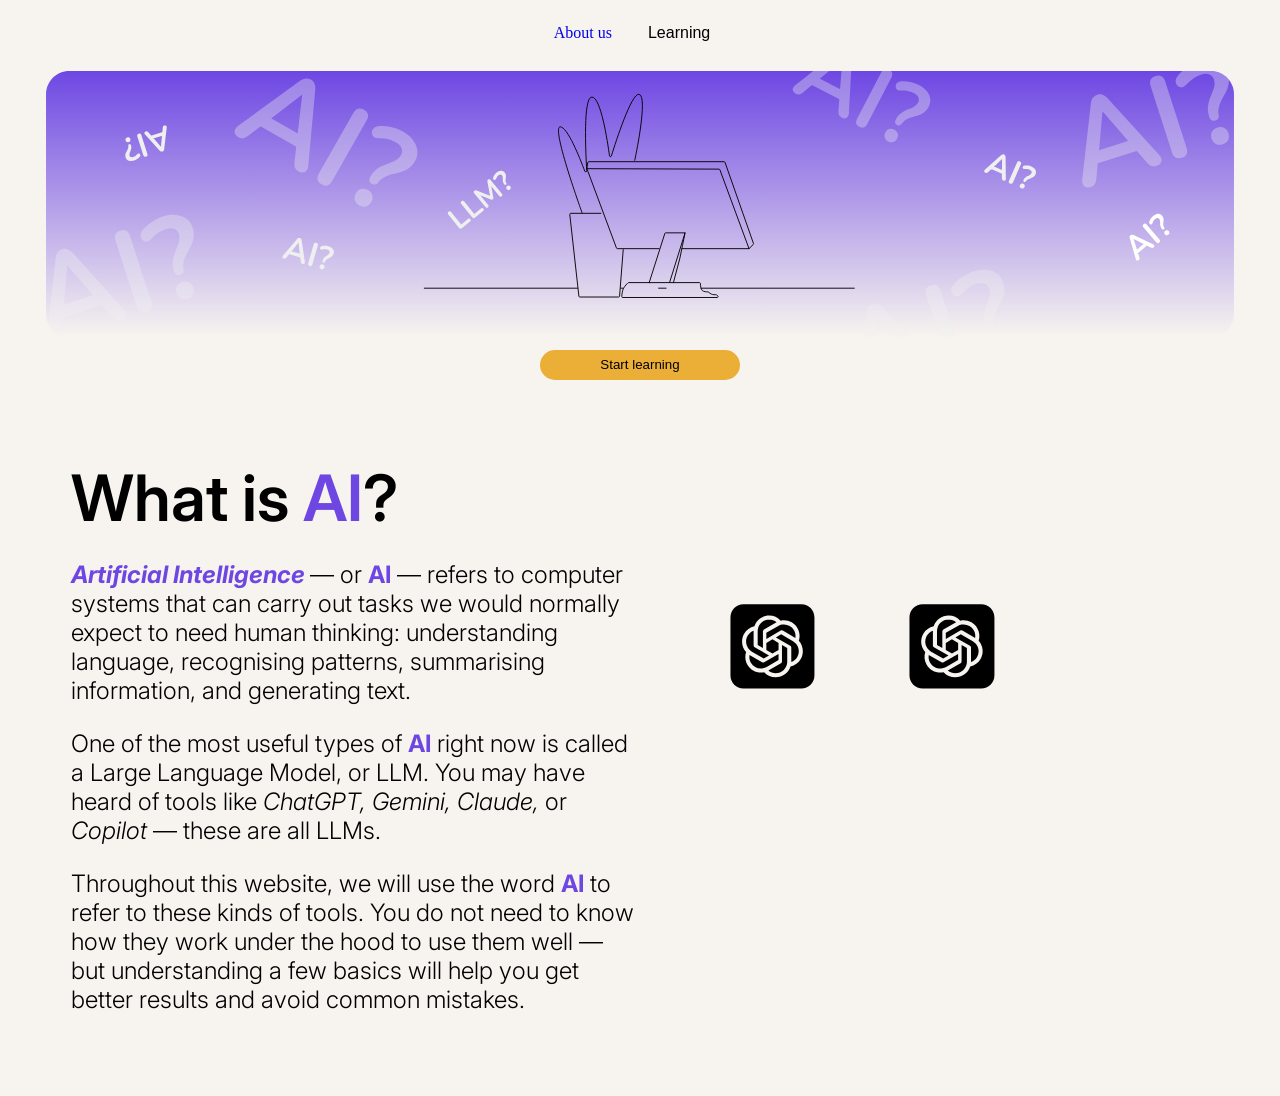
==== index.html @ 322db676 "added some text and images" ====
<!DOCTYPE html>
<html lang="en">
<head>
    <meta charset="UTF-8">
    <meta name="viewport" content="width=device-width, initial-scale=1.0">
    <title>AI guidance</title>
    <link rel="stylesheet" href="style.css">
    <link rel="preconnect" href="https://fonts.googleapis.com">
    <link rel="preconnect" href="https://fonts.gstatic.com" crossorigin>
    <link href="https://fonts.googleapis.com/css2?family=Inter+Tight:ital,wght@0,100..900;1,100..900&family=Inter:ital,opsz,wght@0,14..32,100..900;1,14..32,100..900&display=swap" rel="stylesheet">
</head>



<body>

    
        <header>

            <button class="burger-menu" id="burger-menu">
                <span></span>
                <span></span>
            </button>

            <a href="#" class="logo"><!-- LOGO img goes here --></a>

            <nav class="nav" id="nav">
                <a href="#">About us</a><!-- add link to about us page -->

                <div class="dropdown">
                    <button class="dropdown-button">Learning</button>
                    <div class="dropdown-content">
                        <a href="#">link 1</a>
                        <a href="#">link 2</a>
                        <a href="#">link 3</a>
                    </div>
                </div>

            </nav>
        </header>

        <div class="intro-img">
            <img src="imgs/intro-img.svg">
        </div>
        <!-- <section class="row one-column">
            
        </section> -->

        <!-- <div class="container"> -->
        <section class="row one-column">
            <div class="start-learning-section">
                <button class="start-learning">Start learning</button>
            </div>
        </section>
        <section class="row two-columns">
            <div class="what-is-ai-section">
                <p class="card-heading">What is <span style="color:#6E47E3">AI</span>?</p><break></break>
                <p class="paragraph-section"><span style="color:#6E47E3; font-weight: 700; font-style: italic;">Artificial Intelligence </span>— or <span style="color:#6E47E3; font-weight: 700;">AI</span> — refers to computer systems that can carry out tasks we would normally expect to need human thinking: understanding language, recognising patterns, summarising information, and generating text.</p> <break></break>

                    <p class="paragraph-section">One of the most useful types of <span style="color:#6E47E3; font-weight: 700;">AI</span> right now is called a Large Language Model, or LLM. You may have heard of tools like <span style="font-style: italic;">ChatGPT, Gemini, Claude,</span> or <span style="font-style: italic;">Copilot</span> — these are all LLMs.</p><break></break>

                    <p class="paragraph-section">Throughout this website, we will use the word <span style="color:#6E47E3;font-weight: 700;">AI</span> to refer to these kinds of tools. You do not need to know how they work under the hood to use them well — but understanding a few basics will help you get better results and avoid common mistakes.</p>
            </div>
            <div class="ai-examples-section">
                <img src="imgs/chatgpt-logo.svg">
                <img src="imgs/chatgpt-logo.svg">
            </div>
        </section> 


        <!-- </div>  -->
</body>
</html>
---- style.css ----
/* body {margin: 0;} */

/* 
.container {
    max-width: 1200px;
    margin: 0 auto;
}

.burger-menu {
  display: flex;
  flex-direction: column;
  gap: 5px;

  background: none;
  border: none;
  cursor: pointer;
}

.burger-menu span {
    display: block;
    width: 24px;
    height: 1px;
    gap: 5px;
    background: black;
    border-radius: 5px;
}

.nav {display: none;}

.nav.active {display: inline;}

.dropdown-content {
    display: none;
    position: absolute;
    background-color: #f1f1f1;
    min-width: 160px;
    border-radius: 5px; */
    /* z-index: 1; */
/* }

.dropdown:hover .dropdown-content {display: flex; flex-direction: column;}

.intro-img img{
        display: none;
    }

    .intro-img {
        width: 100%;
        padding: 0 3%;
        box-sizing: border-box;
    } */

/*home page*/
/* .cards {
    display: grid;
    grid-template-columns: 1fr;
} */

/* @media (min-width: 768px) {

    .intro-img img{
        display: block;
        width: 100%;
    }

    .intro-img {
        width: 100%;
        padding: 0 3%;
        box-sizing: border-box;
    }

}

@media (min-width: 900px) {

    .row {
        display: grid;
        gap: 20px;
        margin-bottom: 20px;
    }

    .one-column {
        grid-template-columns: 1fr;
        display: flex;
        justify-content: center;
    }   


    .two-columns {
        grid-template-columns: 1fr 1fr;
    }

    .burger-menu span {
        display: none;
    }

    .nav {
        display: flex;
        justify-content: center;
        gap: 20px;
        align-items: center;
        justify-self: center;
    }
    .intro-img img{
        /* display: block; */
        /* justify-content: center;
        max-width: 100%;
        height:auto; */
        /* width: 100%;
        display: block;
    }

    .intro-img {
        width: 100%;
        padding: 0 3%;
        box-sizing: border-box;
    }

    .header {
        display: grid;
        grid-template-columns: auto 1fr auto;
        align-items: center;
        padding: 10px 20px;
    }

    .nav a{
    text-decoration: none;
    }

    .dropdown-button {
        background-color: white;
        color:black;
        font-size: 16px;
        padding: 16px;
        border: none;
    }

    .dropdown {
        position: relative;
        display: inline-block;
    }

    .dropdown-content a {
        color:black;
        padding: 12px 16px;
        text-align: none;
        display: block;
    }
} */

html, body{
    background-color: #F7F4EF;
}

.burger-menu {
  display: flex;
  flex-direction: column;
  gap: 5px;
  padding: 1%;

  background: none;
  border: none;
  cursor: pointer;
}

.burger-menu span {
    display: block;
    width: 24px;
    height: 1px;
    gap: 5px;
    background: black;
    border-radius: 5px;
}

.nav {display: none;}
.nav.active {display: inline;}

.dropdown-content {
    display: none;
    position: absolute;
    background-color: #f1f1f1;
    min-width: 160px;
    border-radius: 5px; 
    /* z-index: 1; */
}

.dropdown:hover .dropdown-content {display: flex; flex-direction: column;}

.intro-img img {
    display: none;
}

.row {
    display: grid;
        /* gap: 20px; */
}

.two-columns {
    grid-template-columns: 1fr;
    padding: 4% 5%;
}

.one-column {
    grid-template-columns: 1fr;
    display: flex;
    justify-content: center;
}

.start-learning {
    background-color: #EBAF38;
    border-radius: 25px;
    width: 200px;
    height: 30px;
    border: 0;
}

.card-heading {font-family: Inter;}

.paragraph-section {font-family: Inter;}

@media (min-width: 480px) {

    .intro-img img {
        width: 100%;
        display: block;
    }

    .intro-img {
        width: 100%;
        padding: 1% 3%;
        box-sizing: border-box;
    }    

}

@media (min-width: 900px) {

    .burger-menu {
        display: none;
    }

    .dropdown-button {
        background-color: transparent;
        color:black;
        font-size: 16px;
        padding: 16px;
        border: none;
    }

    .two-columns {
        grid-template-columns: 1fr 1fr;
    }

    .nav {
    display: flex;
    justify-content: center;
    gap: 20px;
    align-items: center;
    justify-self: center;
    }

    .nav a{
        text-decoration: none;
    }

    .intro-img img{
        width: 100%;
        display: block;
}

    .intro-img {
        width: 100%;
        padding: 1% 3%;
        box-sizing: border-box;
    } 

    .card-heading {
        font-size: 64px;
        font-weight: 600;
        margin: 5% 0 0 0;
    }

    .paragraph-section {
        font-size: 24px;;
        font-weight: 300;
    }
/* 
    .ai-examples-section {
        display: flex;
        justify-content: center;
    } */
    .ai-examples-section img{
        width: 15%;
        height: 15%;
        padding: 30% 0 0 90px;
        /* justify-content: center; */
    }

}
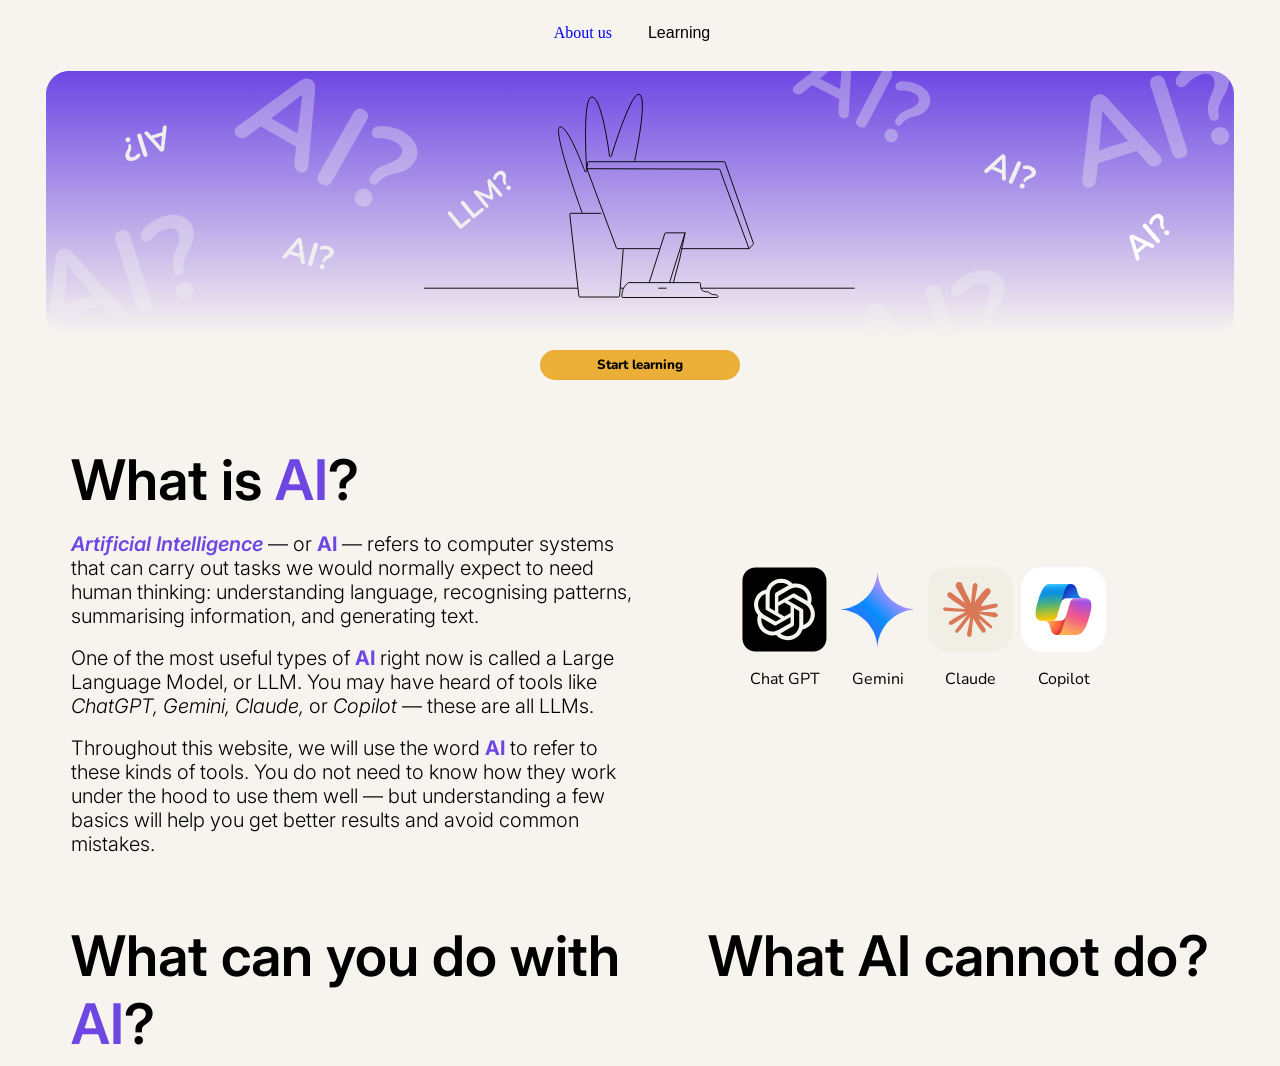
==== commit 3c3a48ac: "added images and sections on the main page" ====
--- a/index.html
+++ b/index.html
@@ -8,6 +8,7 @@
     <link rel="preconnect" href="https://fonts.googleapis.com">
     <link rel="preconnect" href="https://fonts.gstatic.com" crossorigin>
     <link href="https://fonts.googleapis.com/css2?family=Inter+Tight:ital,wght@0,100..900;1,100..900&family=Inter:ital,opsz,wght@0,14..32,100..900;1,14..32,100..900&display=swap" rel="stylesheet">
+    <link href="https://fonts.googleapis.com/css2?family=Nunito:ital,wght@0,200..1000;1,200..1000&display=swap" rel="stylesheet">
 </head>
 
 
@@ -54,18 +55,41 @@
         </section>
         <section class="row two-columns">
             <div class="what-is-ai-section">
-                <p class="card-heading">What is <span style="color:#6E47E3">AI</span>?</p><break></break>
-                <p class="paragraph-section"><span style="color:#6E47E3; font-weight: 700; font-style: italic;">Artificial Intelligence </span>— or <span style="color:#6E47E3; font-weight: 700;">AI</span> — refers to computer systems that can carry out tasks we would normally expect to need human thinking: understanding language, recognising patterns, summarising information, and generating text.</p> <break></break>
+                <p class="card-heading">What is <span style="color:#6E47E3">AI</span>?</p><br>
+                <p class="paragraph-section"><span style="color:#6E47E3; font-weight: 600; font-style: italic;">Artificial Intelligence </span>— or <span style="color:#6E47E3; font-weight: 700;">AI</span> — refers to computer systems that can carry out tasks we would normally expect to need human thinking: understanding language, recognising patterns, summarising information, and generating text.</p> <br>
 
-                    <p class="paragraph-section">One of the most useful types of <span style="color:#6E47E3; font-weight: 700;">AI</span> right now is called a Large Language Model, or LLM. You may have heard of tools like <span style="font-style: italic;">ChatGPT, Gemini, Claude,</span> or <span style="font-style: italic;">Copilot</span> — these are all LLMs.</p><break></break>
+                    <p class="paragraph-section">One of the most useful types of <span style="color:#6E47E3; font-weight: 700;">AI</span> right now is called a Large Language Model, or LLM. You may have heard of tools like <span style="font-style: italic;">ChatGPT, Gemini, Claude,</span> or <span style="font-style: italic;">Copilot</span> — these are all LLMs.</p><br>
 
                     <p class="paragraph-section">Throughout this website, we will use the word <span style="color:#6E47E3;font-weight: 700;">AI</span> to refer to these kinds of tools. You do not need to know how they work under the hood to use them well — but understanding a few basics will help you get better results and avoid common mistakes.</p>
             </div>
             <div class="ai-examples-section">
-                <img src="imgs/chatgpt-logo.svg">
-                <img src="imgs/chatgpt-logo.svg">
+                <div class="ai-example">
+                    <img src="imgs/chatgpt-logo.svg">
+                    <p>Chat GPT</p>
+                </div>
+                <div class="ai-example">
+                    <img src="imgs/gemini-logo.svg">
+                    <p>Gemini</p>
+                </div>
+                <div class="ai-example">
+                    <img src="imgs/claude-logo.svg">
+                    <p>Claude</p>
+                </div>
+                <div class="ai-example">
+                    <img src="imgs/copilot-logo.svg">
+                    <p>Copilot</p>
+                </div>
             </div>
         </section> 
+
+        <section class="row two-columns">
+            <div class="what-you-can-do-with-ai-section">
+                <p class="card-heading">What can you do with <span style="color: #6E47E3;">AI</span>?</p>
+            </div>
+            <div class="what-ai-cannot-do-section">
+                <p class="card-heading-right">What AI cannot do?</p>
+            </div>
+        </section>
 
 
         <!-- </div>  -->
--- a/style.css
+++ b/style.css
@@ -1,4 +1,7 @@
 /* body {margin: 0;} */
+*{
+    box-sizing: border-box;
+}
 
 /* 
 .container {
@@ -192,12 +195,12 @@
 
 .row {
     display: grid;
-        /* gap: 20px; */
+    /* gap: 10px; */
 }
 
 .two-columns {
     grid-template-columns: 1fr;
-    padding: 4% 5%;
+    padding: 3% 5% 0 5%;
 }
 
 .one-column {
@@ -212,12 +215,50 @@
     width: 200px;
     height: 30px;
     border: 0;
-}
-
-.card-heading {font-family: Inter;}
+    font-family: Nunito;
+    font-weight: 800;
+}
+
+.ai-example {font-family: Nunito;}
 
 .paragraph-section {font-family: Inter;}
 
+.card-heading {
+    font-size: 42px;
+    font-weight: 600;
+    margin: 5% 0 0 0;
+    font-family: Inter;
+}
+
+.card-heading-right {
+    font-size: 42px;
+    font-weight: 600;
+    margin: 5% 0 0 0;
+    font-family: Inter;
+    text-align: right;
+}
+
+
+    .ai-examples-section {
+        display: flex;
+        justify-content: center;
+        align-items: center;
+        flex-wrap: wrap;
+        gap: 10px;
+     }
+
+   .ai-example {
+    text-align: center;
+    width: 65px;
+    font-size: 12px;
+   }
+
+   .ai-example img {
+        width: 100%;
+        display: block;
+   }
+
+
 @media (min-width: 480px) {
 
     .intro-img img {
@@ -231,6 +272,24 @@
         box-sizing: border-box;
     }    
 
+     two-columns {
+        grid-template-columns: 1fr 1fr;
+    }
+
+    .ai-examples-section {
+        display: flex;
+        justify-content: center;
+        align-items: center;
+        flex-wrap: wrap;
+        gap: 40px;
+        /* flex-direction: column; */
+    }
+
+    .ai-example {
+        text-align: center;
+        width: 70px;
+        font-size: 16px;
+   }
 }
 
 @media (min-width: 900px) {
@@ -275,26 +334,57 @@
     } 
 
     .card-heading {
-        font-size: 64px;
+        font-size: 56px;
         font-weight: 600;
         margin: 5% 0 0 0;
     }
 
+    .card-heading-right {
+        font-size: 56px;
+        font-weight: 600;
+        margin: 5% 0 0 0;
+        text-align: right;
+    }
+
     .paragraph-section {
-        font-size: 24px;;
+        font-size: 20px;;
         font-weight: 300;
-    }
+        margin: 0;
+    }
+
+ 
 /* 
     .ai-examples-section {
         display: flex;
         justify-content: center;
     } */
-    .ai-examples-section img{
-        width: 15%;
-        height: 15%;
-        padding: 30% 0 0 90px;
-        /* justify-content: center; */
-    }
-
+    .ai-examples-section {
+        display: flex;
+        justify-content: center;
+        align-items: center;
+        flex-wrap: wrap;
+        gap: 8px;
+        /* flex-direction: column; */
+     }
+
+        /* .ai-examples-section {
+        display: grid;
+        grid-template-columns: 1fr 1fr;
+        text-align: center;
+        justify-items: center;
+     } */
+
+   .ai-example {
+    text-align: center;
+    width: 85px;
+    font-size:16px;
+    font-weight: 400;
+    /* padding-top: 60px; */
+   }
+
+   .ai-example img {
+        width: 100%;
+        display: block;
+   }
 }
     
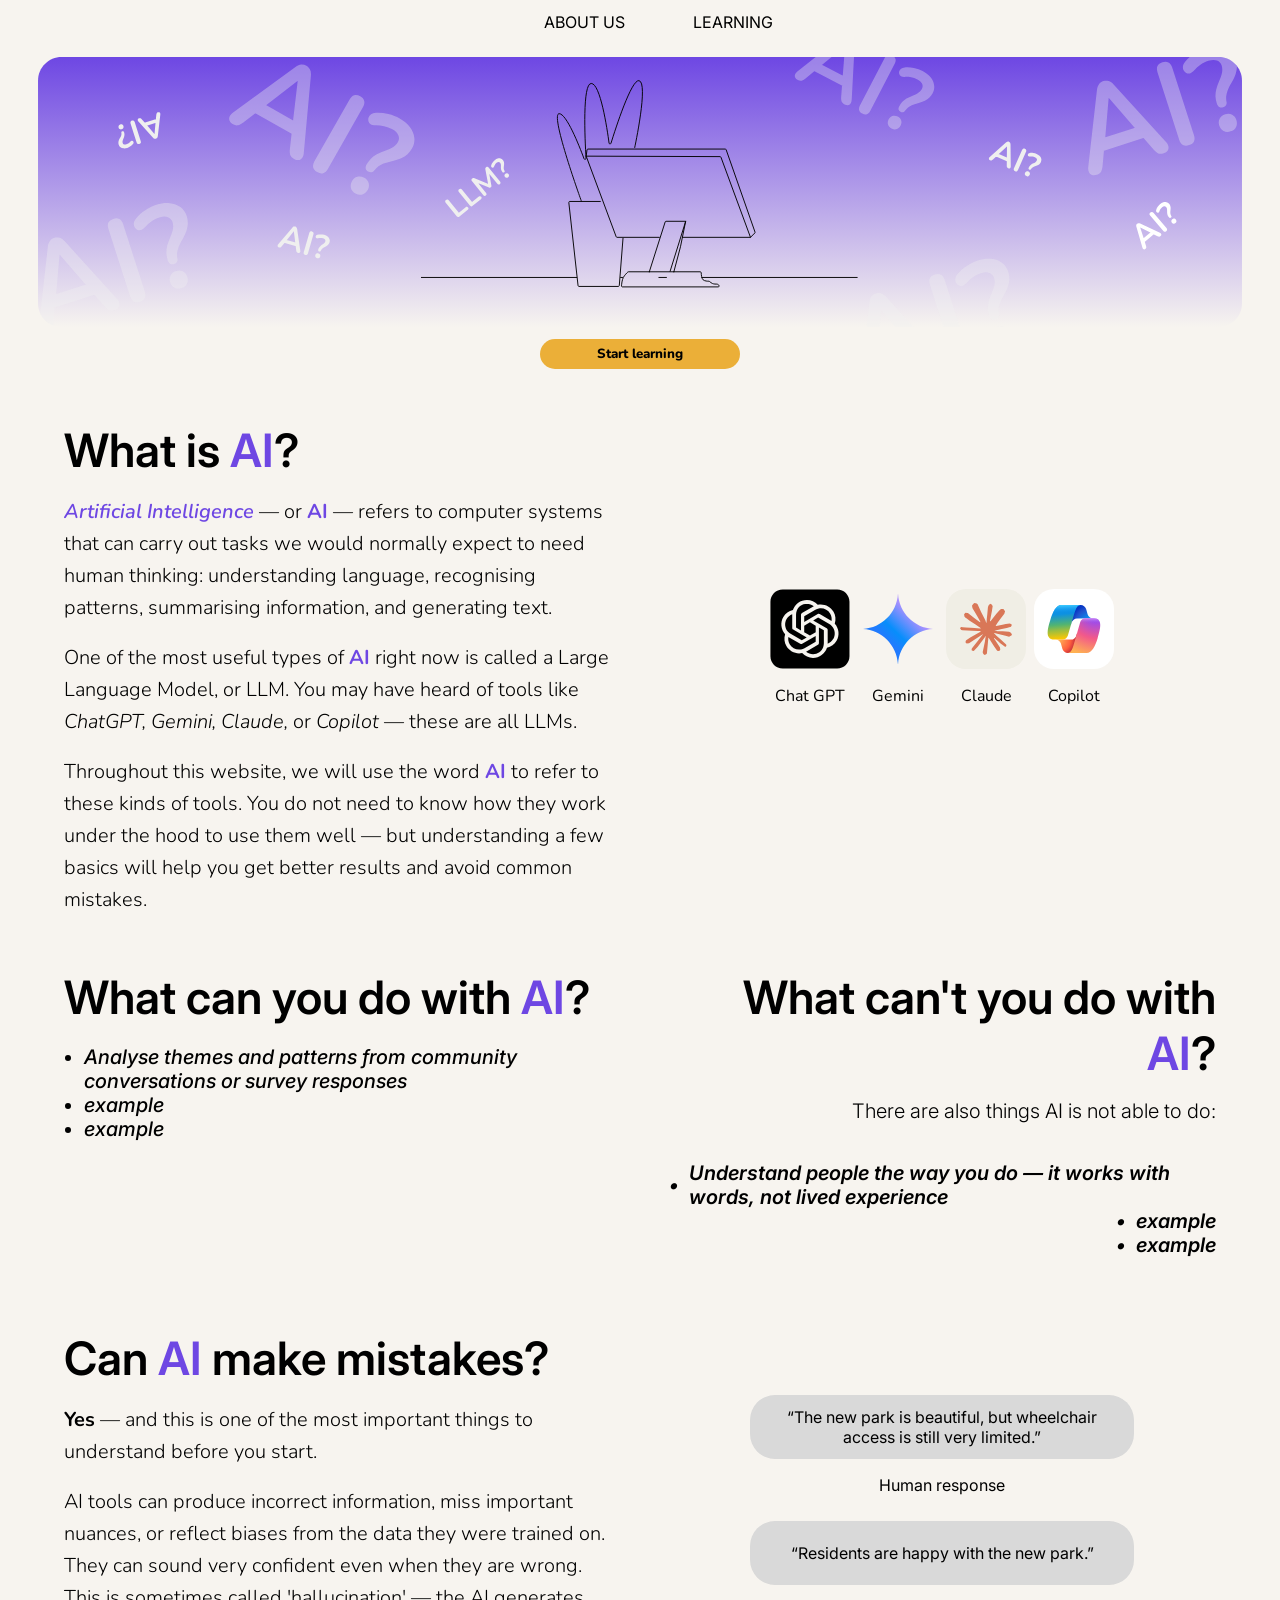
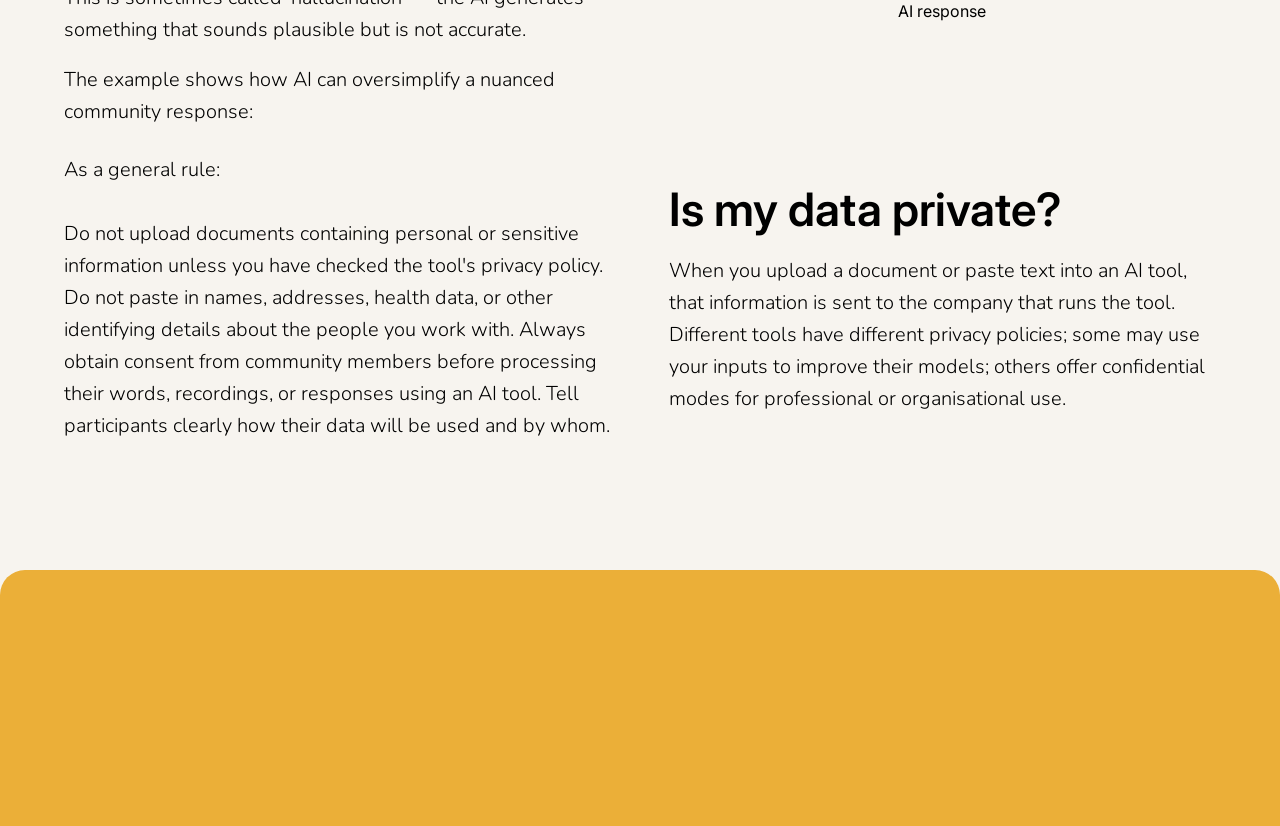
==== commit 9b775acf: "changes" ====
--- a/index.html
+++ b/index.html
@@ -26,18 +26,18 @@
             <a href="#" class="logo"><!-- LOGO img goes here --></a>
 
             <nav class="nav" id="nav">
-                <a href="#">About us</a><!-- add link to about us page -->
+                <a class="about-us-link" href="aboutus.html">ABOUT US</a><!-- add link to about us page -->
 
                 <div class="dropdown">
-                    <button class="dropdown-button">Learning</button>
+                    <a class="dropdown-button" style="font-family: Inter;">LEARNING</a>
                     <div class="dropdown-content">
-                        <a href="#">link 1</a>
-                        <a href="#">link 2</a>
-                        <a href="#">link 3</a>
+                        <a href="#">How can you gather information?</a>
+                        <a href="#">What can you do with AI?</a>
+                        <a href="#">Ethics & Reporting</a>
                     </div>
                 </div>
-
             </nav>
+            <!-- <hr> -->
         </header>
 
         <div class="intro-img">
@@ -85,11 +85,67 @@
         <section class="row two-columns">
             <div class="what-you-can-do-with-ai-section">
                 <p class="card-heading">What can you do with <span style="color: #6E47E3;">AI</span>?</p>
+                <ul class="list">
+                    <li>Analyse themes and patterns from community conversations or survey responses</li>
+                    <li>example</li>
+                    <li>example</li>
+                </ul>
             </div>
             <div class="what-ai-cannot-do-section">
-                <p class="card-heading-right">What AI cannot do?</p>
+                <p class="card-heading-right">What can't you do with <span style="color:#6E47E3">AI</span>?</p><br>
+                <p class="paragraph-section-right">There are also things AI is not able to do:</p><br>
+                <ul class="list-right">
+                    <li>Understand people the way you do — it works with words, not lived experience</li>
+                    <li>example</li>
+                    <li>example</li>
+                </ul>
             </div>
         </section>
+
+        <section class="row two-columns">
+            <div class="can-ai-make-mistakes-left">
+                <p class="card-heading">Can <span style="color: #6E47E3;">AI</span> make mistakes?</p><br>
+                <p class="paragraph-section"><span style="font-weight: bold;">Yes</span> — and this is one of the most important things to understand before you start.</p><br>
+                <p class="paragraph-section">AI tools can produce incorrect information, miss important nuances, or reflect biases from the data they were trained on. They can sound very confident even when they are wrong. This is sometimes called 'hallucination' — the AI generates something that sounds plausible but is not accurate.</p><br>
+                <p class="paragraph-section">The example shows how AI can oversimplify a nuanced community response:</p>
+            </div>
+            <div class="can-ai-make-mistakes-right">
+                <div class="mistake-examples-section">
+                <div class="mistake-examples mistake-example1">“The new park is beautiful, but wheelchair access is still very limited.”</div>
+                <p>Human response</p>
+                </div>
+                <div>
+                <div class="mistake-examples mistake-example2">“Residents are happy with the new park.”</div>
+                <p>AI response</p>
+                </div>
+            </div>
+        </section>
+
+        <section class="row two-columns">
+            <div class="is-my-data-private-left">
+                <p class="paragraph-section">As a general rule:<br><br>
+                    Do not upload documents containing personal or sensitive information unless you have checked the tool's privacy policy. 
+
+                    Do not paste in names, addresses, health data, or other identifying details about the people you work with. 
+
+                    Always obtain consent from community members before processing their words, recordings, or responses using an AI tool. 
+
+                    Tell participants clearly how their data will be used and by whom. </p>
+            </div>
+            <div class="is-my-data-private-right">
+                <p class="card-heading">Is my data private?</p><br>
+                <p class="paragraph-section">When you upload a document or paste text into an AI tool, that information is sent to the company that runs the tool. Different tools have different privacy policies; some may use your inputs to improve their models; others offer confidential modes for professional or organisational use.</p>
+            </div>
+            
+            </div>
+        </section>
+        <script src="script.js"></script>
+        <footer>
+            <section class="row one-column">
+                <div class="footer-section"></div>
+            </section>
+        </footer>
+        
 
 
         <!-- </div>  -->
--- a/style.css
+++ b/style.css
@@ -1,4 +1,4 @@
-/* body {margin: 0;} */
+body {margin: 0;}
 *{
     box-sizing: border-box;
 }
@@ -175,19 +175,46 @@
     border-radius: 5px;
 }
 
-.nav {display: none;}
+.nav {display: none; font-family: Inter;}
+
+.nav a {
+    color: black;
+    text-decoration: none;
+}
 .nav.active {display: inline;}
 
-.dropdown-content {
+/* hr {
+  border: none;
+  height: 1px;
+  background-color: black;
+  margin: 0;
+} */
+
+.about-us-link {padding: 12px;}
+.about-us-link:hover {background-color: lightgray; border-radius: 25px; padding: 12px;}
+
+.dropdown-content{
     display: none;
     position: absolute;
     background-color: #f1f1f1;
-    min-width: 160px;
-    border-radius: 5px; 
+    border-radius: 25px; 
+    font-family: Inter;
+    padding: 12px;
+    gap: 20px;
+    margin-top: 10px;
     /* z-index: 1; */
 }
 
+.dropdown-button button{
+    color:black;
+    font-family: Inter;
+}
+
+.dropdown-button:hover {background-color: lightgray; border-radius: 25px;}
+
 .dropdown:hover .dropdown-content {display: flex; flex-direction: column;}
+
+.dropdown-content:hover {background-color: #EBAF38; border-radius: 25px;}
 
 .intro-img img {
     display: none;
@@ -195,18 +222,18 @@
 
 .row {
     display: grid;
-    /* gap: 10px; */
+    gap: 10%;
 }
 
 .two-columns {
     grid-template-columns: 1fr;
-    padding: 3% 5% 0 5%;
+    padding: 10% 5% 0 5%;
 }
 
 .one-column {
     grid-template-columns: 1fr;
-    display: flex;
-    justify-content: center;
+    justify-items: center;
+    padding: 0;
 }
 
 .start-learning {
@@ -219,9 +246,14 @@
     font-weight: 800;
 }
 
+.start-learning:hover {background-color: lightgrey;}
+
 .ai-example {font-family: Nunito;}
 
-.paragraph-section {font-family: Inter;}
+.paragraph-section {font-family: Nunito; margin: 0; line-height: 1.6;}
+
+.paragraph-section-right {font-family: Inter;}
+
 
 .card-heading {
     font-size: 42px;
@@ -235,31 +267,73 @@
     font-weight: 600;
     margin: 5% 0 0 0;
     font-family: Inter;
-    text-align: right;
-}
-
-
-    .ai-examples-section {
-        display: flex;
-        justify-content: center;
-        align-items: center;
-        flex-wrap: wrap;
-        gap: 10px;
-     }
-
-   .ai-example {
+}
+
+
+.ai-examples-section {
+    display: flex;
+    justify-content: center;
+    align-items: center;
+    flex-wrap: wrap;
+    gap: 10px;
+}
+
+.ai-example {
     text-align: center;
     width: 65px;
     font-size: 12px;
-   }
-
-   .ai-example img {
-        width: 100%;
-        display: block;
-   }
+}
+
+.ai-example img {
+    width: 100%;
+    display: block;
+}
+
+.list-right li::before {content: "•";}
+
+
+.list-right {
+    list-style: none;
+    font-family: Inter;
+    font-size: 20px;
+    font-style: italic;
+    font-weight: 600;
+    padding: 0;
+}
+
+.list {padding-left: 20px ; font-family: Inter; font-size: 20px;font-weight: 500; font-style: italic;}
+
+.can-ai-make-mistakes-right {
+    display: flex;
+    gap: 10px;
+    font-family: Inter;
+}
+
+.mistake-examples {
+    background-color: #D9D9D9;
+    border-radius: 15px;
+    text-align: center;
+    display: flex;
+    align-items: center;
+    justify-content: center;
+    padding: 10px;
+}
+
+.footer-section {
+    width: 100%;
+    height: 20vw;
+    background-color: #EBAF38;
+    border-top-left-radius: 25px;
+    border-top-right-radius: 25px;
+    padding: 0;
+    margin-top: 10%;
+}
+
 
 
 @media (min-width: 480px) {
+
+
 
     .intro-img img {
         width: 100%;
@@ -272,8 +346,21 @@
         box-sizing: border-box;
     }    
 
-     two-columns {
-        grid-template-columns: 1fr 1fr;
+    .nav button{
+        margin-left: 40px;
+    }
+
+    .nav {
+        margin-left: 40px;
+    }
+
+    .row {
+        gap: 5%;
+    }
+
+    .two-columns {
+        grid-template-columns: 1fr;
+        padding: 4% 5% 0 5%;
     }
 
     .ai-examples-section {
@@ -308,19 +395,21 @@
 
     .two-columns {
         grid-template-columns: 1fr 1fr;
+        padding: 2% 5% 0 5%;
     }
 
     .nav {
     display: flex;
     justify-content: center;
-    gap: 20px;
+    gap: 40px;
     align-items: center;
     justify-self: center;
     }
 
-    .nav a{
-        text-decoration: none;
-    }
+    .about-us-link {padding: 12px;}
+    .about-us-link:hover {background-color: lightgray; border-radius: 25px; padding: 12px;transition: background-color 0.5s ease;}
+
+    .dropdown-button:hover {background-color: lightgray; border-radius: 25px; transition: background-color 0.5s ease;}
 
     .intro-img img{
         width: 100%;
@@ -333,14 +422,16 @@
         box-sizing: border-box;
     } 
 
+    .start-learning:hover {background-color: lightgrey; transition: background-color 0.3s ease;}
+
     .card-heading {
-        font-size: 56px;
+        font-size: 46px;
         font-weight: 600;
         margin: 5% 0 0 0;
     }
 
     .card-heading-right {
-        font-size: 56px;
+        font-size: 46px;
         font-weight: 600;
         margin: 5% 0 0 0;
         text-align: right;
@@ -351,6 +442,17 @@
         font-weight: 300;
         margin: 0;
     }
+
+    .paragraph-section-right {
+        font-size: 20px;;
+        font-weight: 300;
+        margin: 0;
+        text-align: right;
+    }
+
+    /* .what-ai-cannot-do-section {
+        text-align: right;
+    } */
 
  
 /* 
@@ -376,7 +478,7 @@
 
    .ai-example {
     text-align: center;
-    width: 85px;
+    width: 80px;
     font-size:16px;
     font-weight: 400;
     /* padding-top: 60px; */
@@ -386,5 +488,28 @@
         width: 100%;
         display: block;
    }
+
+   .list-right li{
+
+        display: flex;
+        justify-content: flex-end;
+        align-items: center;
+        gap: 10px;
+   }
+
+   .mistake-examples {
+        width: 30vw;
+        height: 5vw;
+        border-radius: 25px;
+   }
+
+   .can-ai-make-mistakes-right {
+        align-items: center;
+        justify-content: center;
+        flex-direction: column;
+        text-align: center;
+   }
+
+
 }
     
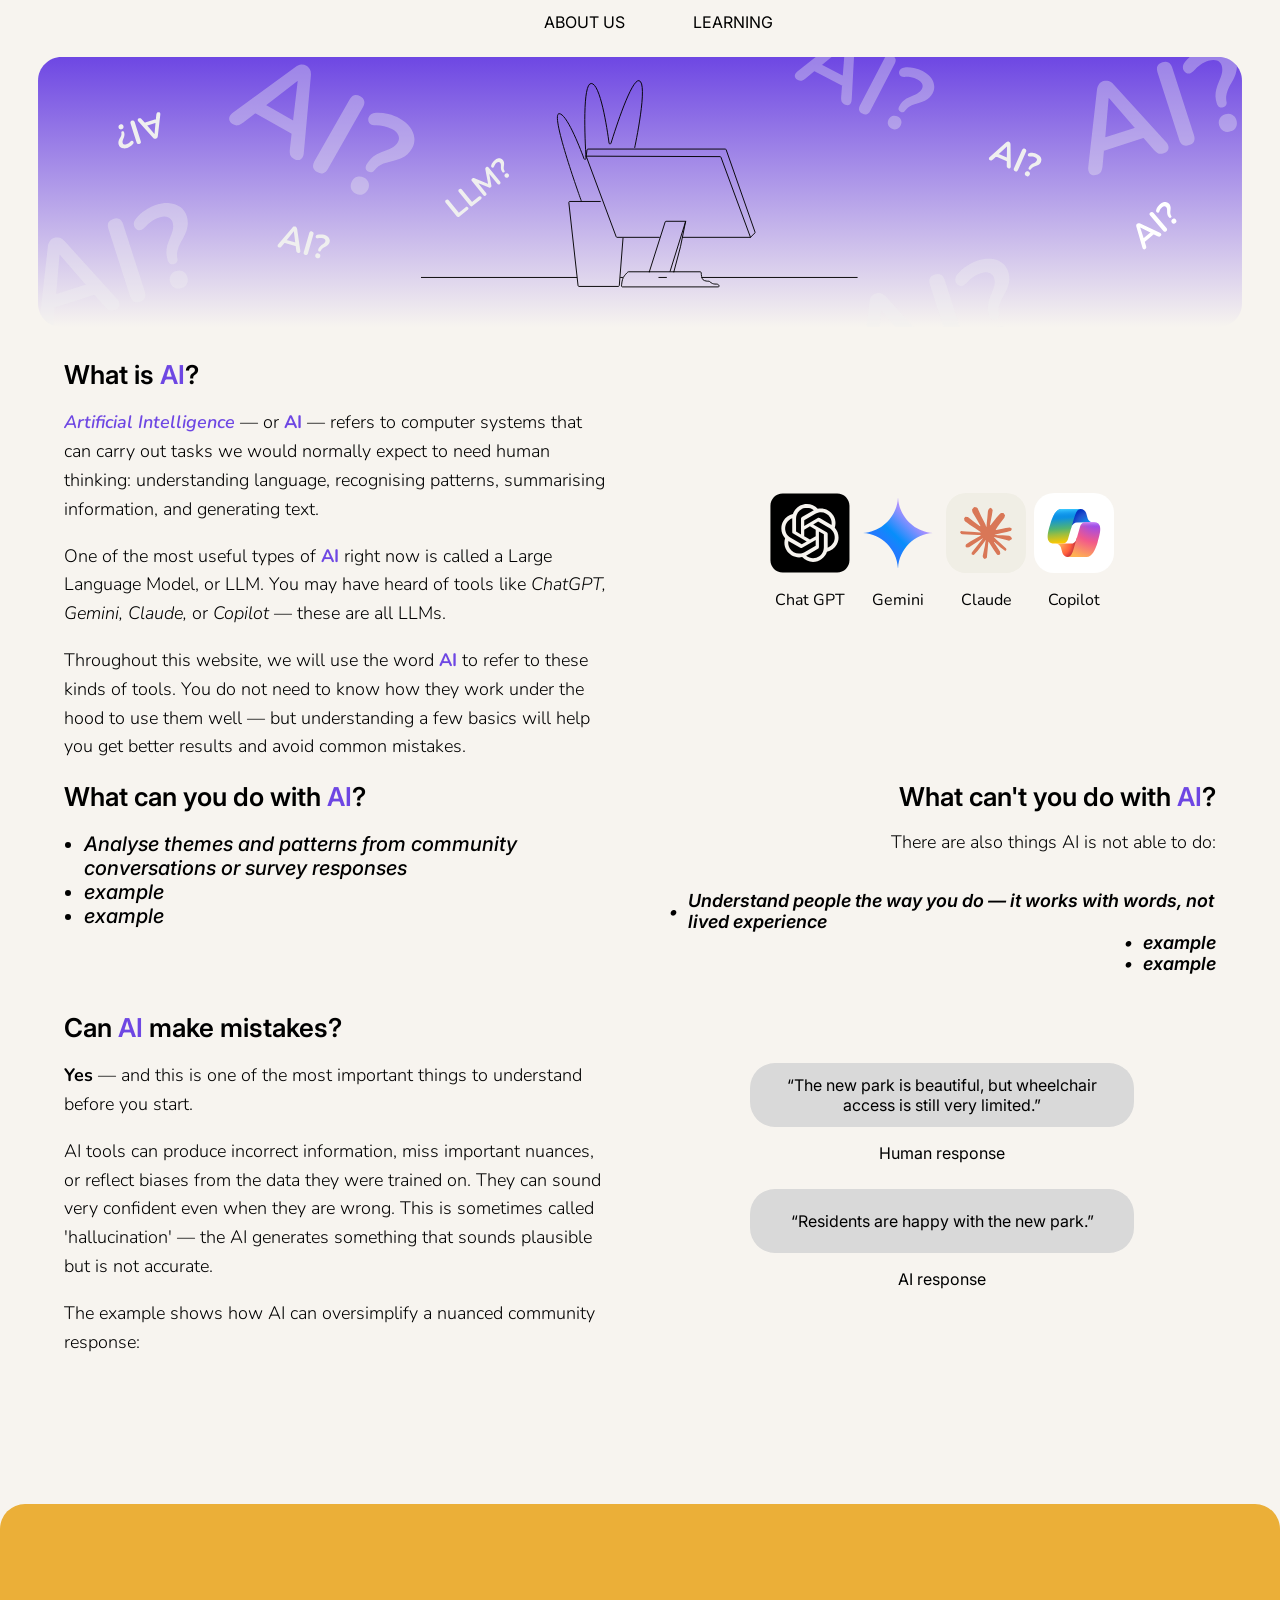
==== commit bc814857: "gathering-info-page" ====
--- a/index.html
+++ b/index.html
@@ -26,12 +26,12 @@
             <a href="#" class="logo"><!-- LOGO img goes here --></a>
 
             <nav class="nav" id="nav">
-                <a class="about-us-link" href="aboutus.html">ABOUT US</a><!-- add link to about us page -->
+                <a class="about-us-link" href="aboutus.html" target="_blank">ABOUT US</a><!-- add link to about us page -->
 
                 <div class="dropdown">
                     <a class="dropdown-button" style="font-family: Inter;">LEARNING</a>
                     <div class="dropdown-content">
-                        <a href="#">How can you gather information?</a>
+                        <a href="how-can-you-gather-information.html" target="_blank">How can you gather information?</a>
                         <a href="#">What can you do with AI?</a>
                         <a href="#">Ethics & Reporting</a>
                     </div>
@@ -48,11 +48,11 @@
         </section> -->
 
         <!-- <div class="container"> -->
-        <section class="row one-column">
+        <!-- <section class="row one-column">
             <div class="start-learning-section">
                 <button class="start-learning">Start learning</button>
             </div>
-        </section>
+        </section> -->
         <section class="row two-columns">
             <div class="what-is-ai-section">
                 <p class="card-heading">What is <span style="color:#6E47E3">AI</span>?</p><br>
@@ -121,7 +121,7 @@
             </div>
         </section>
 
-        <section class="row two-columns">
+        <!-- <section class="row two-columns">
             <div class="is-my-data-private-left">
                 <p class="paragraph-section">As a general rule:<br><br>
                     Do not upload documents containing personal or sensitive information unless you have checked the tool's privacy policy. 
@@ -138,7 +138,7 @@
             </div>
             
             </div>
-        </section>
+        </section> -->
         <script src="script.js"></script>
         <footer>
             <section class="row one-column">
--- a/style.css
+++ b/style.css
@@ -222,21 +222,27 @@
 
 .row {
     display: grid;
-    gap: 10%;
+    gap: 20px;
 }
 
 .two-columns {
     grid-template-columns: 1fr;
-    padding: 10% 5% 0 5%;
+    padding: 0 5% 0 5%;
+    margin-top: 20px;
 }
 
 .one-column {
     grid-template-columns: 1fr;
     justify-items: center;
     padding: 0;
-}
-
-.start-learning {
+    margin-top: 20px;
+}
+
+.one-row {
+    grid-template-columns: 1fr;
+}
+
+/* .start-learning {
     background-color: #EBAF38;
     border-radius: 25px;
     width: 200px;
@@ -244,7 +250,7 @@
     border: 0;
     font-family: Nunito;
     font-weight: 800;
-}
+} */
 
 .start-learning:hover {background-color: lightgrey;}
 
@@ -252,20 +258,20 @@
 
 .paragraph-section {font-family: Nunito; margin: 0; line-height: 1.6;}
 
-.paragraph-section-right {font-family: Inter;}
+.paragraph-section-right {font-family: Nunito; margin: 0}
 
 
 .card-heading {
-    font-size: 42px;
+    font-size: 26px;
     font-weight: 600;
-    margin: 5% 0 0 0;
+    margin: 0 0 0 0;
     font-family: Inter;
 }
 
 .card-heading-right {
-    font-size: 42px;
+    font-size: 26px;
     font-weight: 600;
-    margin: 5% 0 0 0;
+    margin: 0 0 0 0;
     font-family: Inter;
 }
 
@@ -295,7 +301,7 @@
 .list-right {
     list-style: none;
     font-family: Inter;
-    font-size: 20px;
+    font-size: 18px;
     font-style: italic;
     font-weight: 600;
     padding: 0;
@@ -329,6 +335,362 @@
     margin-top: 10%;
 }
 
+/* GATHERING INFO PAGE */
+
+.in-this-section-right {
+    display: flex;
+    flex-direction: column;
+    gap: 20px;
+}
+
+.in-this-section-content {
+    display: flex;
+    align-items: center;
+    border-radius: 25px;
+    padding-left: 25px;
+}
+
+
+
+.in-this-section-content p {color: black; width: 100%; background: rgb(255, 255, 255); box-shadow: 0 0 12px #a99bd4; border-radius: 25px; padding: 25px;}
+
+.in-this-section-content:hover {box-shadow: 0 0 18px rgba(110, 71, 227, 0.35);}
+
+
+
+/* GATHERING INFO PAGE */
+
+.sub-headings {
+    font-family: Inter;
+    font-size: 20px;
+    font-weight: 500;
+    margin: 10px 0;
+    font-style: italic;
+}
+
+
+.intro-to-gathering-info {
+    width: 90%;
+}
+
+.feed-into-ai-menu {
+    display: flex;
+    flex-direction: column;
+    background-color: white;
+    border-radius: 25px;
+}
+
+.in-this-section-left img {
+        width: 100%;
+    height: auto;
+    display: block;
+    border-radius: 25px;
+}
+
+.feed-headings {
+    font-size: 18px;
+    font-weight: 600;
+    padding: 10px;
+    font-family: Inter;
+}
+.feed-into-ai-menu-section {
+    width: 100%;
+
+}
+
+.feed-into-ai-menu-part {
+    background-color: white;
+    padding: 5px;
+    border-radius: 25px;
+}
+
+.feed-into-ai-content {
+    width: 100%;
+    height: 20px;
+    background-color: white;
+    height: auto;
+    display: flex;
+    align-items: center;
+    border-radius: 25px;
+    padding: 30px;
+    padding-left: 60px;
+    border: 1px solid #c8b9ef;
+}
+
+.feed-into-ai-menu-part.active {
+    background: #eaeaea;
+    font-weight: 600;
+    border: 1px solid #c8b9ef;
+}
+
+.practical-limits-to-be-aware-of {
+    width: 90%;
+}
+
+.limitations-grid {
+    display: grid;
+    width: 90%;
+    grid-template-columns: 1fr;
+    gap: 20px;
+    margin-top: 32px;
+    margin: 32px auto 0;
+}
+
+.limitation-card {
+    background: white;
+    padding: 20px;
+    border-radius: 25px;
+    transition: 0.3s ease;
+    border: 1px solid #e5e5e5;
+    backdrop-filter: blur(10px);
+}
+
+.limitation-card:hover {
+    transform: translateY(-4px);
+}
+
+.limitation-icon {
+    font-size: 28px;
+    margin-bottom: 16px;
+}
+
+.limitation-title {
+    font-size: 18px;
+    font-weight: 600;
+    margin-bottom: 10px;
+    font-family: Inter;
+}
+
+.limitation-description {
+    font-family: Nunito;
+    font-size: 15px;
+    line-height: 1.5;
+    color: #555;
+}
+
+.is-my-data-private {
+    width: 90%;
+}
+
+.consent-policy {
+    width: 90%;
+}
+
+.in-this-section-content {
+    padding: 0%;
+}
+
+
+.consent-policy-section {
+    display: grid;
+    grid-template-columns: 1fr;
+    justify-items: center;
+    margin-top: 60px;
+}
+
+.consent-policy {
+    width: 90%;
+}
+
+.consent-policy-cards {
+    width: 90%;
+    margin: 0 auto;
+}
+
+.accordion {
+    display: flex;
+    flex-direction: column;
+    gap: 16px;
+}
+
+.accordion-item {
+    border: 1px solid #e5e5e5;
+    border-radius: 16px;
+    overflow: hidden;
+}
+
+.accordion-header {
+    width: 100%;
+
+    display: flex;
+    justify-content: space-between;
+    align-items: center;
+
+    padding: 20px;
+
+    background: white;
+    border: none;
+
+    text-align: left;
+    cursor: pointer;
+
+    font: inherit;
+    font-size: 18px;
+    font-weight: 600;
+
+    font-family: Inter;
+}
+
+.accordion-header-group {
+    display: flex;
+    align-items: center;
+    gap: 5px;
+}
+
+.accordion-content {
+    display: none;
+
+    padding: 20px 20px 20px;
+}
+
+.accordion-content li {
+    line-height: 2;
+}
+
+.accordion-item.active .accordion-content {
+    display: block;
+    background-color: #E9E3FB;
+}
+
+.accordion-icon {
+    font-size: 24px;
+    color: #6E47E3;
+    transition: transform 0.3s ease;
+}
+
+.accordion-item.active .accordion-icon {
+    transform: rotate(45deg);
+}
+
+.use-case-section {
+    display: grid;
+    grid-template-columns: 1fr;
+    justify-items: center;
+    margin-top: 60px;
+}
+
+.use-case {
+    width: 90%;
+}
+
+.use-case-questions {
+    display: grid;
+    grid-template-columns: 1fr;
+    justify-items: center;
+    margin: 0 auto;
+    width: 90%;
+    gap: 20px;
+}
+
+.use-case-card {
+    width: 100%;
+    height: auto;
+    background-color: white;
+    border-radius: 25px;
+    padding: 20px;
+    border: 1px solid #e5e5e5;
+}
+
+.use-case-card-group {
+    display: flex;
+    align-items: center;
+    gap: 5px;
+}
+
+.useful-tips-section {
+    display: grid;
+    grid-template-columns: 1fr;
+    justify-items: center;
+    margin-top: 10px;
+}
+
+.useful-tips {
+    width: 90%;
+}
+
+.useful-tips-group {
+    display: flex;
+    align-items: center;
+    gap: 5px;
+}
+
+.read-more-button {
+    padding: 0;
+}
+
+.useful-tips-content {
+    background-color: #E9E3FB;
+    border-radius: 25px;
+    margin-top: 20px;
+    padding: 20px;
+    display: none;
+    border: 1px solid #e5e5e5;
+}
+
+.useful-tips.active .read-more-button{
+    transform: rotate(45deg);
+}
+
+.useful-tips-title {
+    font-size: 18px;
+    font-weight: 600;
+    font-family: Inter;
+    margin: 0;
+}
+
+.use-case-card-title {
+    font-size: 18px;
+    font-weight: 600;
+    font-family: Inter;
+}
+
+.read-more-button{
+    background: none;
+    border: none;
+    font-size: 24px;
+    font-family: Inter;
+    transition: transform 0.3s ease;
+    color:#6E47E3;
+    margin-bottom: 2px;
+    padding: 0%;
+
+}
+
+.useful-tips-content { display: none; }
+
+.useful-tips.active .useful-tips-content { display: block; }
+
+.what-can-you-feed-into-ai-section {
+    display: grid;
+    grid-template-columns: 1fr;
+    justify-items: center;
+    margin-top: 60px;
+}
+
+.what-can-you-feed-into-ai {
+    width: 90%;
+}
+
+.practical-limits-to-be-aware-of-section {
+    display: grid;
+    grid-template-columns: 1fr;
+    justify-items: center;
+    margin-top: 60px;
+}
+
+.footer-section2 {
+    display: grid;
+    grid-template-columns: 1fr;
+    justify-items: center;
+    margin-top: 60px;
+}
+
+.footer-block {
+    width: 100%;
+    background-color: #EBAF38;
+}
+
+
 
 
 @media (min-width: 480px) {
@@ -360,7 +722,7 @@
 
     .two-columns {
         grid-template-columns: 1fr;
-        padding: 4% 5% 0 5%;
+        padding: 0 5% 0 5%;
     }
 
     .ai-examples-section {
@@ -377,6 +739,22 @@
         width: 70px;
         font-size: 16px;
    }
+
+   .in-this-section-left {
+        display: display;
+    }
+
+    .use-case-questions {
+    display: grid;
+    grid-template-columns: 1fr;
+    justify-items: center;
+    margin: 0 auto;
+    width: 90%;
+    gap: 20px;
+    }
+
+
+
 }
 
 @media (min-width: 900px) {
@@ -395,7 +773,7 @@
 
     .two-columns {
         grid-template-columns: 1fr 1fr;
-        padding: 2% 5% 0 5%;
+        padding: 0 5% 0 5%;
     }
 
     .nav {
@@ -425,26 +803,26 @@
     .start-learning:hover {background-color: lightgrey; transition: background-color 0.3s ease;}
 
     .card-heading {
-        font-size: 46px;
+        font-size: 26px;
         font-weight: 600;
-        margin: 5% 0 0 0;
+        margin: 0 0 0 0;
     }
 
     .card-heading-right {
-        font-size: 46px;
+        font-size: 26px;
         font-weight: 600;
-        margin: 5% 0 0 0;
+        margin: 0 0 0 0;
         text-align: right;
     }
 
     .paragraph-section {
-        font-size: 20px;;
+        font-size: 18px;;
         font-weight: 300;
         margin: 0;
     }
 
     .paragraph-section-right {
-        font-size: 20px;;
+        font-size: 18px;;
         font-weight: 300;
         margin: 0;
         text-align: right;
@@ -510,6 +888,37 @@
         text-align: center;
    }
 
-
+   /* GATHERING INFO */
+
+   .in-this-section-left {
+        display: flex;
+        justify-content: center;
+        align-items: center;
+    }
+
+    .limitations-grid {
+        display: grid;
+        width: 90%;
+        grid-template-columns: repeat(2, 1fr);
+        gap: 20px;
+        margin-top: 32px;
+        margin: 32px auto 0;
+    }
+
+    .consent-policy-section {
+        display: grid;
+        grid-template-columns: 1fr;
+        justify-items: center;
+        margin-top: 50px;
+    }
+
+        .use-case-questions {
+        display: grid;
+        grid-template-columns: 1fr 1fr;
+        justify-items: center;
+        margin: 0 auto;
+        width: 90%;
+        gap: 20px;
+    }
 }
     
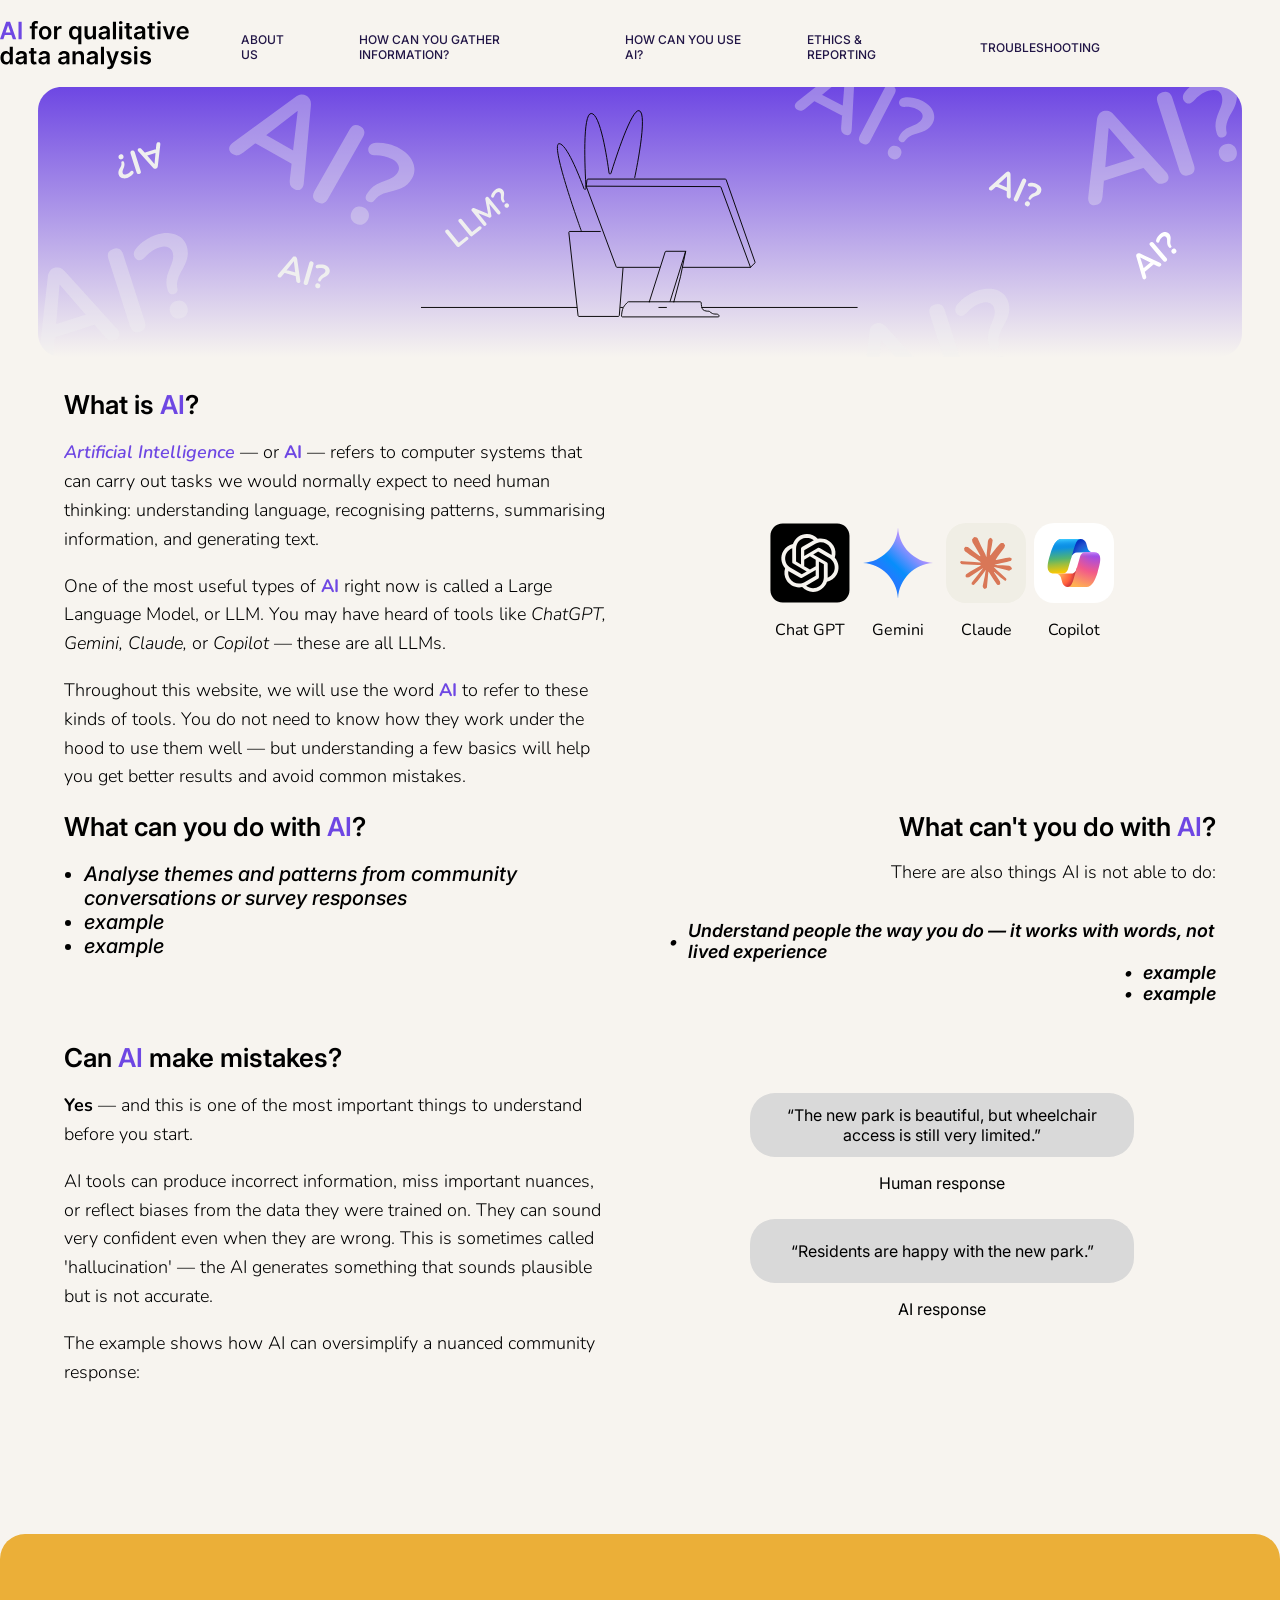
==== commit 5d4bb37c: "added pages" ====
--- a/index.html
+++ b/index.html
@@ -23,19 +23,27 @@
                 <span></span>
             </button>
 
-            <a href="#" class="logo"><!-- LOGO img goes here --></a>
+            <nav class="nav" id="nav">
+                <a href="index.html" class="logo"><img src="imgs/project-name.svg"></a>
+                <a class="page-link" href="aboutus.html" target="_blank">ABOUT US</a><!-- add link to about us page -->
+                <a class="page-link" href="how-can-you-gather-information.html" target="_blank">HOW CAN YOU GATHER INFORMATION?</a>
+                <a class="page-link" href="how-can-you-use-ai.html" target="_blank">HOW CAN YOU USE AI?</a>
+                <a class="page-link" href="how-can-you-use-ai.html" target="_blank">ETHICS & REPORTING</a>
+                <a class="page-link" href="how-can-you-use-ai.html" target="_blank">TROUBLESHOOTING</a>
 
-            <nav class="nav" id="nav">
-                <a class="about-us-link" href="aboutus.html" target="_blank">ABOUT US</a><!-- add link to about us page -->
 
-                <div class="dropdown">
+
+
+                <!-- <div class="dropdown">
                     <a class="dropdown-button" style="font-family: Inter;">LEARNING</a>
                     <div class="dropdown-content">
                         <a href="how-can-you-gather-information.html" target="_blank">How can you gather information?</a>
                         <a href="#">What can you do with AI?</a>
                         <a href="#">Ethics & Reporting</a>
                     </div>
-                </div>
+                </div> -->
+
+                <a></a>
             </nav>
             <!-- <hr> -->
         </header>
--- a/style.css
+++ b/style.css
@@ -175,10 +175,9 @@
     border-radius: 5px;
 }
 
-.nav {display: none; font-family: Inter;}
+.nav {display: none;}
 
 .nav a {
-    color: black;
     text-decoration: none;
 }
 .nav.active {display: inline;}
@@ -190,8 +189,8 @@
   margin: 0;
 } */
 
-.about-us-link {padding: 12px;}
-.about-us-link:hover {background-color: lightgray; border-radius: 25px; padding: 12px;}
+.page-link {padding: 12px; font-family: Inter; font-size: 14px; font-weight: 500; color: #211546;}
+.page-link:hover {background-color: lightgray; border-radius: 25px; padding: 12px;}
 
 .dropdown-content{
     display: none;
@@ -337,7 +336,7 @@
 
 /* GATHERING INFO PAGE */
 
-.in-this-section-right {
+ .in-this-section-right {
     display: flex;
     flex-direction: column;
     gap: 20px;
@@ -348,7 +347,7 @@
     align-items: center;
     border-radius: 25px;
     padding-left: 25px;
-}
+} 
 
 
 
@@ -369,10 +368,16 @@
 }
 
 
+.intro-to-gathering-info-section {
+    display: grid;
+    grid-template-columns: 1fr;
+    justify-items: center;
+    margin-top: 20px;
+}
+
 .intro-to-gathering-info {
     width: 90%;
 }
-
 .feed-into-ai-menu {
     display: flex;
     flex-direction: column;
@@ -380,11 +385,26 @@
     border-radius: 25px;
 }
 
+.in-this-section-gathering-info-section {
+    width: 90%;
+    margin: 0 auto;
+
+    display: flex;
+    align-items: center;
+    justify-content: center;
+    gap: 40px;
+}
+
+.in-this-section-left,
+.in-this-section-right {
+    flex: 1;
+}
+
 .in-this-section-left img {
         width: 100%;
-    height: auto;
-    display: block;
-    border-radius: 25px;
+        height: 100%;
+        display: block;
+        border-radius: 25px; 
 }
 
 .feed-headings {
@@ -480,6 +500,15 @@
     padding: 0%;
 }
 
+/* .in-this-section-gathering-info-section {
+        display: grid;
+        grid-template-columns: 1fr;
+        justify-items: center;
+        margin: 0 auto;
+        width: 90%;
+        gap: 20px;
+} */
+
 
 .consent-policy-section {
     display: grid;
@@ -690,6 +719,201 @@
     background-color: #EBAF38;
 }
 
+/* GATHERING INFO END */
+
+
+
+
+/* HOW CAN YOU USE AI */
+
+.intro-how-can-you-use-ai-section {
+    display: grid;
+    grid-template-columns: 1fr;
+    justify-items: center;
+    padding-top: 20px;
+    padding-bottom: 10px;
+    background-color: #6E47E3;
+    color:#F7F4EF;
+}
+
+.intro-how-can-you-use-ai {
+    width: 90%;
+}
+
+.in-this-section-how-can-you-use-ai-section {
+    display: grid;
+    grid-template-columns: 1fr;
+    justify-items: center;
+    margin-top: 20px;
+}
+
+.in-this-section-how-can-you-use-ai {
+    width: 90%;
+}
+
+.tools-you-can-use-content-section {
+    width: 90%;
+    display: grid;
+    grid-template-columns: 1fr;
+    justify-content: center;
+    gap: 20px;
+    margin: 0 auto;
+}
+
+
+.tools-you-can-use-section {
+    display: grid;
+    grid-template-columns: 1fr;
+    justify-items: center;
+    margin-top: 40px;  
+    margin-bottom: 30px; 
+}
+
+.tools-you-can-use-heading {
+    width: 90%;
+}
+
+.tools-you-can-use-content {
+    background-color: white;
+    border-radius: 25px;
+    border: 1px solid #c8b9ef;
+}
+
+.tool-title {
+    font-size: 18px;
+    font-weight: 600;
+    font-family: Inter;
+    margin: 0;
+}
+
+.best-for-text {
+    font-size: 16px;
+    font-family: Nunito;
+    padding: 30px 20px 10px;
+    margin: 0%;
+}
+
+.tool-desc {
+    font-family: Nunito;
+    font-size: 15px;
+    line-height: 1.5;
+    color: #555;
+    padding: 5px 20px 20px;
+    margin: 0%;
+}
+
+.tool-group {
+    display: flex;
+    align-items: center;
+    justify-content: space-between;
+    margin: 20px 20px 0px;
+}
+
+.tool-group img{
+    width: 50px;
+    height: auto;
+}
+
+.visit-tool {
+    margin: 5px 20px 20px;
+    border-radius: 15px;
+    padding: 5px 10px;
+    border: none;
+    font-family: Inter;
+    font-size: 16px;
+    font-weight: bold;
+    font-style: italic;
+    text-decoration: none;
+    color: black;
+}
+
+.visit-chat-gpt {
+    background-color: #EBAF38;
+}
+
+.visit-tool:hover {
+    background-color: #e5e5e5;
+}
+
+.tool-card-note {
+    font-family: Nunito;
+}
+
+.guide-heading-section{
+    display: grid;
+    grid-template-columns: 1fr;
+    justify-items: center;
+    margin-top: 60px;
+}
+
+.guide-section{
+    display: grid;
+    grid-template-columns: 1fr;
+    justify-items: center;
+    margin-top: 30px;
+}
+
+.guide {
+    width: 90%;
+}
+
+.prompt-examples-section{
+    display: grid;
+    grid-template-columns: 1fr;
+    justify-items: center;
+    margin-top: 30px;
+}
+
+.prompt-examples {
+    width: 90%;
+}
+
+.prompt-examples-heading-section{
+    display: grid;
+    grid-template-columns: 1fr;
+    justify-items: center;
+    margin-top: 60px;
+}
+
+.prompt-examples-heading {
+    width: 90%;
+}
+
+.prompt-example-text {
+    font-size:16px;
+    font-weight: 300;
+    font-family: "Roboto Mono", monospace;
+    background-color: #3C3950;
+    padding: 20px;
+    color: white;
+    border-radius: 15px;
+    font-style: italic;
+    margin-top: 3px;
+    margin-bottom: 0px;
+}
+
+.prompting-tips-section {
+    display: grid;
+    grid-template-columns: 1fr;
+    justify-items: center;
+    margin: 60px auto;
+    width: 90%;
+    gap: 20px;
+    margin-top: 20px;
+}
+
+.prompting-tips-heading-section {
+    display: grid;
+    grid-template-columns: 1fr;
+    justify-items: center;
+    margin-top: 40px;
+}
+
+.prompting-tips-heading {
+    width: 90%;
+}
+/* HOW CAN YOU USE AI END */
+
 
 
 
@@ -712,9 +936,9 @@
         margin-left: 40px;
     }
 
-    .nav {
+    /* .nav {
         margin-left: 40px;
-    }
+    } */
 
     .row {
         gap: 5%;
@@ -740,22 +964,22 @@
         font-size: 16px;
    }
 
-   .in-this-section-left {
+   /* .in-this-section-left {
         display: display;
-    }
+    } */
 
     .use-case-questions {
-    display: grid;
-    grid-template-columns: 1fr;
-    justify-items: center;
-    margin: 0 auto;
-    width: 90%;
-    gap: 20px;
-    }
-
-
-
-}
+        display: grid;
+        grid-template-columns: 1fr;
+        justify-items: center;
+        margin: 0 auto;
+        width: 90%;
+        gap: 20px;
+    }
+
+}
+
+
 
 @media (min-width: 900px) {
 
@@ -782,10 +1006,13 @@
     gap: 40px;
     align-items: center;
     justify-self: center;
-    }
-
-    .about-us-link {padding: 12px;}
-    .about-us-link:hover {background-color: lightgray; border-radius: 25px; padding: 12px;transition: background-color 0.5s ease;}
+    width: 90%;
+    margin-top: 20px;
+    }
+
+    /* .page-link{padding: 12px;} */
+    .page-link:hover {background-color: #EBAF38; border-radius: 25px; padding: 12px;transition: background-color 0.5s ease;}
+    .page-link {font-size: 12px;}
 
     .dropdown-button:hover {background-color: lightgray; border-radius: 25px; transition: background-color 0.5s ease;}
 
@@ -890,11 +1117,11 @@
 
    /* GATHERING INFO */
 
-   .in-this-section-left {
+   /* .in-this-section-left {
         display: flex;
         justify-content: center;
         align-items: center;
-    }
+    } */
 
     .limitations-grid {
         display: grid;
@@ -912,7 +1139,7 @@
         margin-top: 50px;
     }
 
-        .use-case-questions {
+    .use-case-questions {
         display: grid;
         grid-template-columns: 1fr 1fr;
         justify-items: center;
@@ -920,5 +1147,32 @@
         width: 90%;
         gap: 20px;
     }
+
+    /* HOW CAN YOU USE AI */
+
+    .tools-you-can-use-content-section {
+        width: 90%;
+        display: grid;
+        grid-template-columns: repeat(3, 1fr);
+        justify-content: center;
+        gap: 20px;
+        margin: 0 auto;
+    }
+
+    .prompting-tips-section {
+        display: grid;
+        grid-template-columns: 1fr 1fr;
+        justify-items: center;
+        margin: 10px auto;
+        width: 90%;
+        gap: 20px;
+}
+
+}
+
+@media (max-width: 1112px) {
+    .nav {
+        display: none;
+    }
 }
     
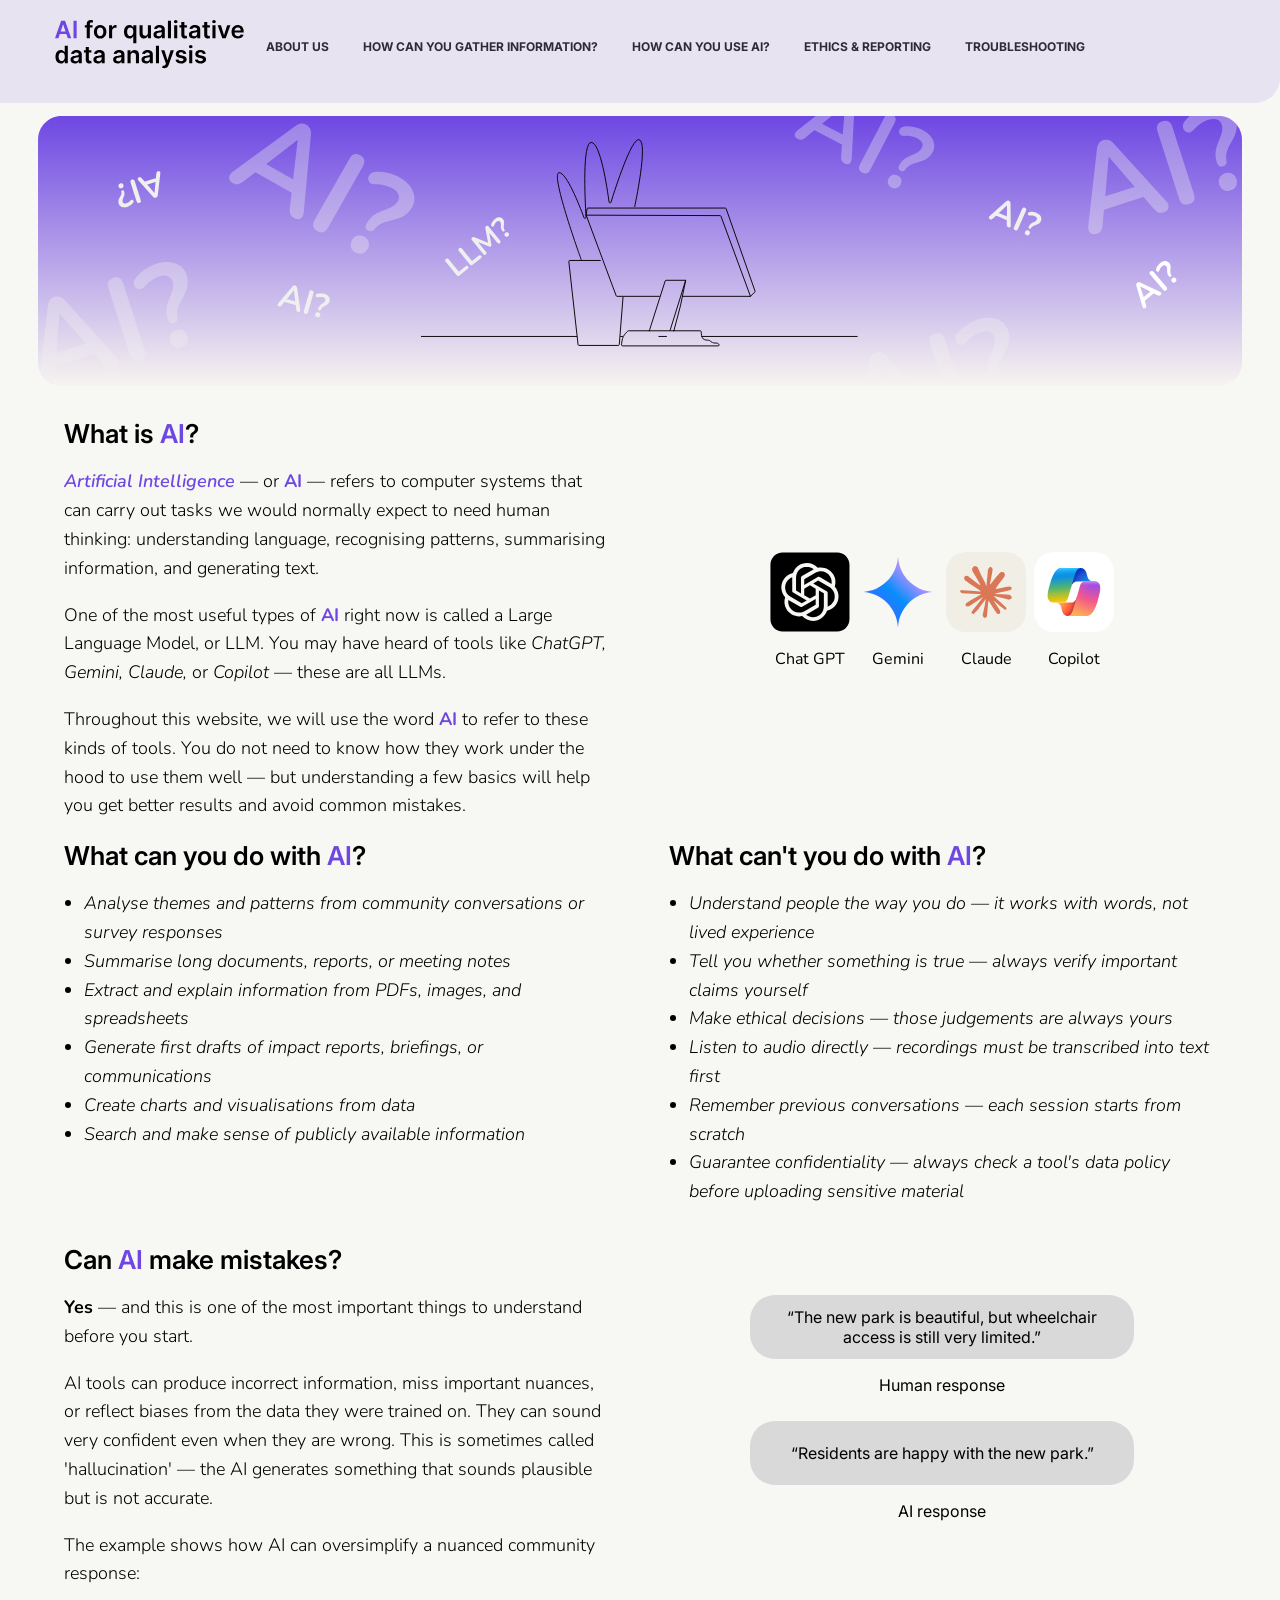
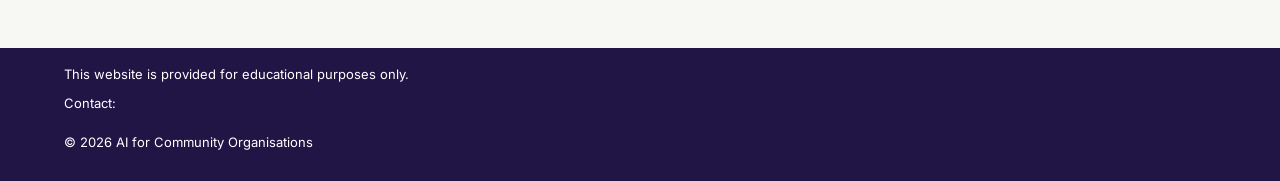
==== commit 329c8a1f: "cahnges" ====
--- a/index.html
+++ b/index.html
@@ -14,22 +14,26 @@
 
 
 <body>
+    <header style="background-color: #E8E3F0; border-radius: 0px 0px 25px 0px;">
+        <button class="burger-menu" id="burger-menu">
 
-    
-        <header>
-
-            <button class="burger-menu" id="burger-menu">
-                <span></span>
-                <span></span>
-            </button>
+            <span></span>
+            <span></span>
+            
+        </button>
+            <!-- <section class="nav-section">
+                <div class="nav-itself"></div>
+            </section> -->
 
             <nav class="nav" id="nav">
+
+                
                 <a href="index.html" class="logo"><img src="imgs/project-name.svg"></a>
                 <a class="page-link" href="aboutus.html" target="_blank">ABOUT US</a><!-- add link to about us page -->
                 <a class="page-link" href="how-can-you-gather-information.html" target="_blank">HOW CAN YOU GATHER INFORMATION?</a>
                 <a class="page-link" href="how-can-you-use-ai.html" target="_blank">HOW CAN YOU USE AI?</a>
-                <a class="page-link" href="how-can-you-use-ai.html" target="_blank">ETHICS & REPORTING</a>
-                <a class="page-link" href="how-can-you-use-ai.html" target="_blank">TROUBLESHOOTING</a>
+                <a class="page-link" href="ethics-reporting.html" target="_blank">ETHICS & REPORTING</a>
+                <a class="page-link" href="troubleshooting.html" target="_blank">TROUBLESHOOTING</a>
 
 
 
@@ -43,9 +47,12 @@
                     </div>
                 </div> -->
 
-                <a></a>
             </nav>
+            <section class="phone-logo" style="z-index: 2000;">
+            <img src="imgs/project-name.svg">
+            </section>
             <!-- <hr> -->
+             
         </header>
 
         <div class="intro-img">
@@ -95,17 +102,23 @@
                 <p class="card-heading">What can you do with <span style="color: #6E47E3;">AI</span>?</p>
                 <ul class="list">
                     <li>Analyse themes and patterns from community conversations or survey responses</li>
-                    <li>example</li>
-                    <li>example</li>
+                    <li>Summarise long documents, reports, or meeting notes </li>
+                    <li>Extract and explain information from PDFs, images, and spreadsheets</li>
+                    <li>Generate first drafts of impact reports, briefings, or communications</li>
+                    <li>Create charts and visualisations from data</li>
+                    <li>Search and make sense of publicly available information</li>
                 </ul>
             </div>
             <div class="what-ai-cannot-do-section">
-                <p class="card-heading-right">What can't you do with <span style="color:#6E47E3">AI</span>?</p><br>
-                <p class="paragraph-section-right">There are also things AI is not able to do:</p><br>
-                <ul class="list-right">
+                <p class="card-heading">What can't you do with <span style="color:#6E47E3">AI</span>?</p>
+                <!-- <p class="card-heading">There are also things AI is not able to do:</p><br> -->
+                <ul class="list">
                     <li>Understand people the way you do — it works with words, not lived experience</li>
-                    <li>example</li>
-                    <li>example</li>
+                    <li>Tell you whether something is true — always verify important claims yourself </li>
+                    <li>Make ethical decisions — those judgements are always yours</li>
+                    <li>Listen to audio directly — recordings must be transcribed into text first</li>
+                    <li>Remember previous conversations — each session starts from scratch </li>
+                    <li>Guarantee confidentiality — always check a tool's data policy before uploading sensitive material </li>
                 </ul>
             </div>
         </section>
@@ -129,6 +142,7 @@
             </div>
         </section>
 
+
         <!-- <section class="row two-columns">
             <div class="is-my-data-private-left">
                 <p class="paragraph-section">As a general rule:<br><br>
@@ -147,13 +161,18 @@
             
             </div>
         </section> -->
-        <script src="script.js"></script>
+        <script src="index.js"></script>
+
+
         <footer>
-            <section class="row one-column">
-                <div class="footer-section"></div>
+            <section class="footer-section2">
+                <div class="footer-block">
+                    <p style="font-size: 13px; font-family: Inter; padding-top: 5px; ">This website is provided for educational purposes only.</p>
+                    <p style="font-size: 13px; font-family: Inter; padding-bottom: 10px; ">Contact: </p>
+                    <p style="font-size: 13px; font-family: Inter; ">© 2026 AI for Community Organisations</p><br>
+                </div>
             </section>
-        </footer>
-        
+        </footer>  
 
 
         <!-- </div>  -->
--- a/style.css
+++ b/style.css
@@ -151,36 +151,85 @@
     }
 } */
 
+.test {
+    background-color: white;
+}
+
+.content-text {
+    margin-left: 30px;
+}
+
 html, body{
-    background-color: #F7F4EF;
+    background-color: #f7f7f4;
 }
 
 .burger-menu {
-  display: flex;
-  flex-direction: column;
-  gap: 5px;
-  padding: 1%;
-
-  background: none;
-  border: none;
-  cursor: pointer;
+    display: flex;
+    flex-direction: column;
+    gap: 5px;
+    padding: 20px;;
+
+    background: none;
+    border: none;
+    cursor: pointer;
 }
 
 .burger-menu span {
     display: block;
     width: 24px;
-    height: 1px;
+    height: 2px;
     gap: 5px;
-    background: black;
+    background: #211646;
     border-radius: 5px;
 }
+
+/* .burger-menu:hover {
+    background-color: #EBAF38;
+} */
 
 .nav {display: none;}
 
 .nav a {
     text-decoration: none;
-}
-.nav.active {display: inline;}
+    color: #2F2A38;
+    font-weight: 700;
+}
+.nav.active {
+    display: flex; 
+    flex-direction: column;
+    position: absolute;
+    z-index: 1000;
+    background-color: #E8E3F0;
+    border-radius: 0px 0px 25px 0px;
+}
+
+.nav.active img {display: none}
+
+.phone-logo {
+    display: flex;
+    justify-content: flex-start;
+    padding-left: 10px;
+    padding-bottom: 10px;
+}
+
+.footer-section2 {
+    display: grid;
+    grid-template-columns: 1fr;
+    justify-items: center;
+    margin-top: 60px;
+    background-color: #211546;
+    color: white;
+}
+
+.footer-block {
+    width: 90%;
+     align-items: center;
+}
+
+.phone-logo img{
+    display: block;
+}
+
 
 /* hr {
   border: none;
@@ -190,7 +239,8 @@
 } */
 
 .page-link {padding: 12px; font-family: Inter; font-size: 14px; font-weight: 500; color: #211546;}
-.page-link:hover {background-color: lightgray; border-radius: 25px; padding: 12px;}
+.page-link:hover {background-color: #211546; border-radius: 25px; padding: 12px; color: #E8E3F0}
+
 
 .dropdown-content{
     display: none;
@@ -306,7 +356,7 @@
     padding: 0;
 }
 
-.list {padding-left: 20px ; font-family: Inter; font-size: 20px;font-weight: 500; font-style: italic;}
+.list {padding-left: 20px ; font-family: Nunito; font-size: 18px; font-style: italic; font-weight: 300;line-height: 1.6;}
 
 .can-ai-make-mistakes-right {
     display: flex;
@@ -372,11 +422,14 @@
     display: grid;
     grid-template-columns: 1fr;
     justify-items: center;
-    margin-top: 20px;
+    /* margin-top: 20px; */
+    background-color: #FFEECF;
+    color: black;
 }
 
 .intro-to-gathering-info {
     width: 90%;
+    padding: 40px;
 }
 .feed-into-ai-menu {
     display: flex;
@@ -388,6 +441,7 @@
 .in-this-section-gathering-info-section {
     width: 90%;
     margin: 0 auto;
+    margin-top: 40px;
 
     display: flex;
     align-items: center;
@@ -403,9 +457,27 @@
 .in-this-section-left img {
         width: 100%;
         height: 100%;
-        display: block;
+        box-sizing: border-box;
         border-radius: 25px; 
 }
+
+.feed-into-ai-section {
+    display: grid;
+    width: 90%;
+    grid-template-columns: 1fr;
+    gap: 10px;
+    margin-top: 32px;
+    margin: 32px auto 0;
+}
+
+.test {
+    display: flex;
+    justify-content: center;
+    flex-direction: column;
+    border: 1px solid #e5e5e5;
+    backdrop-filter: blur(10px);
+}
+
 
 .feed-headings {
     font-size: 18px;
@@ -707,7 +779,7 @@
     margin-top: 60px;
 }
 
-.footer-section2 {
+/* .footer-section2 {
     display: grid;
     grid-template-columns: 1fr;
     justify-items: center;
@@ -717,7 +789,7 @@
 .footer-block {
     width: 100%;
     background-color: #EBAF38;
-}
+} */
 
 /* GATHERING INFO END */
 
@@ -732,12 +804,13 @@
     justify-items: center;
     padding-top: 20px;
     padding-bottom: 10px;
-    background-color: #6E47E3;
-    color:#F7F4EF;
+    background-color: black;
+    background-color: #FFEECF;
 }
 
 .intro-how-can-you-use-ai {
     width: 90%;
+    padding: 40px;
 }
 
 .in-this-section-how-can-you-use-ai-section {
@@ -745,6 +818,7 @@
     grid-template-columns: 1fr;
     justify-items: center;
     margin-top: 20px;
+    
 }
 
 .in-this-section-how-can-you-use-ai {
@@ -824,15 +898,16 @@
     font-weight: bold;
     font-style: italic;
     text-decoration: none;
-    color: black;
+    color: white;
 }
 
 .visit-chat-gpt {
-    background-color: #EBAF38;
+    background-color: rgb(28, 13, 45);
 }
 
 .visit-tool:hover {
     background-color: #e5e5e5;
+    color: black;
 }
 
 .tool-card-note {
@@ -914,11 +989,32 @@
 }
 /* HOW CAN YOU USE AI END */
 
-
+/*  */
+.about-us-section {
+    display: grid;
+    grid-template-columns: 1fr;
+    justify-items: center;
+    margin-top: 60px;
+}
+
+.about-us-paragraph {
+    width: 90%;
+}
+
+.uwe-logo-section {
+    display: flex;
+    justify-content: center;
+    margin-top: 40px;
+}
+
+.uwe-logo img{
+    width: 150px;
+    border-radius: 5px;
+}
+/*  */
 
 
 @media (min-width: 480px) {
-
 
 
     .intro-img img {
@@ -1003,15 +1099,15 @@
     .nav {
     display: flex;
     justify-content: center;
-    gap: 40px;
+    gap: 10px;
     align-items: center;
     justify-self: center;
     width: 90%;
-    margin-top: 20px;
+    padding: 20px;
     }
 
     /* .page-link{padding: 12px;} */
-    .page-link:hover {background-color: #EBAF38; border-radius: 25px; padding: 12px;transition: background-color 0.5s ease;}
+    .page-link:hover {background-color: #211546; border-radius: 25px; padding: 12px;transition: background-color 0.5s ease; color: #E8E3F0;}
     .page-link {font-size: 12px;}
 
     .dropdown-button:hover {background-color: lightgray; border-radius: 25px; transition: background-color 0.5s ease;}
@@ -1027,6 +1123,9 @@
         box-sizing: border-box;
     } 
 
+    .phone-logo img{
+        display: none;
+    }
     .start-learning:hover {background-color: lightgrey; transition: background-color 0.3s ease;}
 
     .card-heading {
@@ -1117,6 +1216,11 @@
 
    /* GATHERING INFO */
 
+
+   .what-can-you-feed-into-ai {
+    width: 60%;
+}
+
    /* .in-this-section-left {
         display: flex;
         justify-content: center;
@@ -1125,7 +1229,7 @@
 
     .limitations-grid {
         display: grid;
-        width: 90%;
+        width: 60%;
         grid-template-columns: repeat(2, 1fr);
         gap: 20px;
         margin-top: 32px;
@@ -1144,16 +1248,25 @@
         grid-template-columns: 1fr 1fr;
         justify-items: center;
         margin: 0 auto;
-        width: 90%;
+        width: 60%;
         gap: 20px;
     }
 
+    .feed-into-ai-section {
+        display: grid;
+        width: 60%;
+        grid-template-columns: 1fr 1fr;
+        gap: 30px;
+        margin-top: 32px;
+        margin: 32px auto 0;
+}
+
     /* HOW CAN YOU USE AI */
 
     .tools-you-can-use-content-section {
-        width: 90%;
+        width: 60%;
         display: grid;
-        grid-template-columns: repeat(3, 1fr);
+        grid-template-columns: 1fr 1fr;
         justify-content: center;
         gap: 20px;
         margin: 0 auto;
@@ -1164,15 +1277,73 @@
         grid-template-columns: 1fr 1fr;
         justify-items: center;
         margin: 10px auto;
-        width: 90%;
+        width: 80%;
         gap: 20px;
 }
 
+        .about-us-paragraph {
+            width: 60%;
+        }
+
+        .guide {
+            width: 60%;
+        }
+
+        .prompt-examples {
+            width: 60%;
+        }
+
+        .prompt-examples-heading {
+            width: 60%;
+        }
+
+        .prompting-tips-heading {
+            width: 80%;
+        }
+
+        .tool-title {
+            margin-bottom: 20px;
+        }
+
+        .tools-you-can-use-heading {
+            width: 60%;
+        }
+
+        /* ETHICS & REPOTING */
+        .in-this-section-how-can-you-use-ai {
+            width: 60%;
+        }
+
+        .practical-limits-to-be-aware-of {
+            width: 60%;
+        }
+
+        .consent-policy {
+            width: 60%;
+        }
+
+        .consent-policy-cards {
+            width: 60%;
+            margin: 0 auto;
+        }
+
+        .use-case {
+            width: 60%;
+        }
+
+        .useful-tips {
+            width: 60%;
+        }
 }
 
 @media (max-width: 1112px) {
-    .nav {
+    /* .nav {
         display: none;
-    }
+    } */
+
+    .in-this-section-gathering-info-section {
+        flex-direction: column;
+    }
+
 }
     
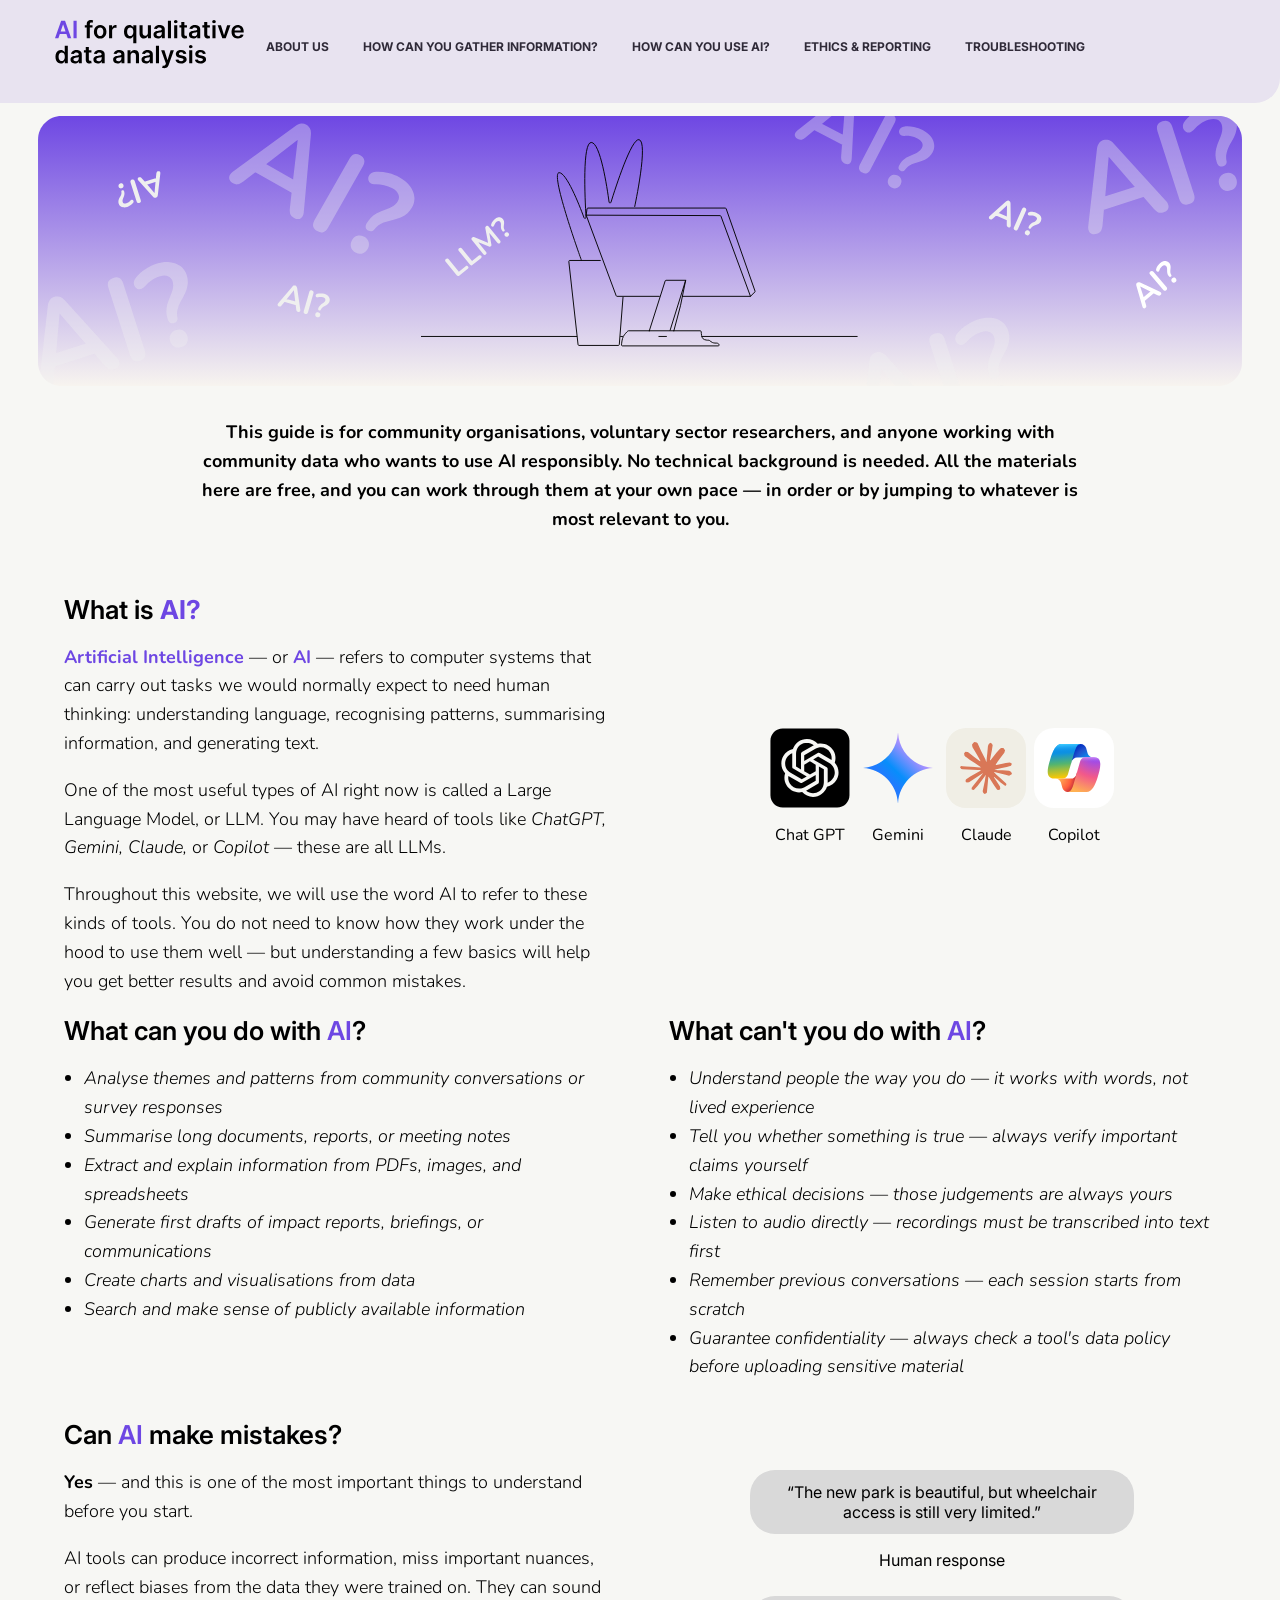
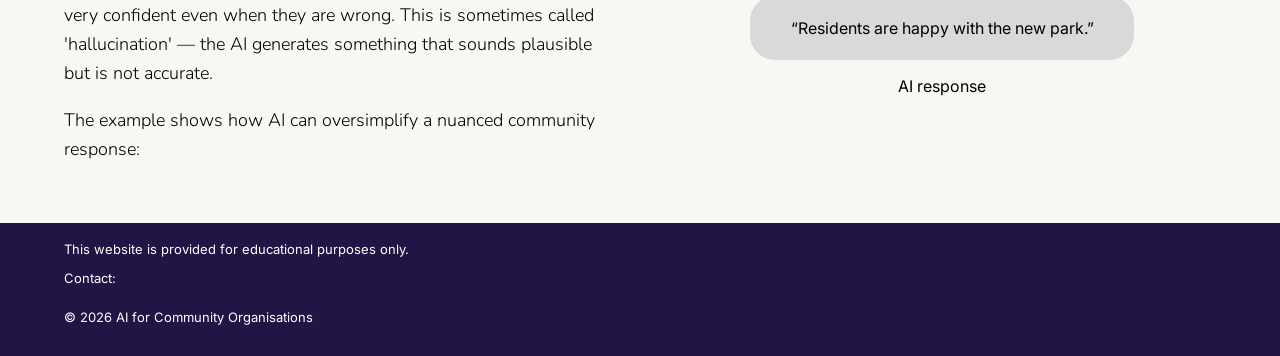
==== commit dc23fdd5: "changes" ====
--- a/index.html
+++ b/index.html
@@ -58,6 +58,12 @@
         <div class="intro-img">
             <img src="imgs/intro-img.svg">
         </div>
+
+           <sectin class="home-intro-section">
+            <div class="home-intro">
+                <p class="paragraph-section" style="font-weight: bold;"> This guide is for community organisations, voluntary sector researchers, and anyone working with community data who wants to use AI responsibly. No technical background is needed. All the materials here are free, and you can work through them at your own pace — in order or by jumping to whatever is most relevant to you. </p>
+            </div>
+        </sectin>
         <!-- <section class="row one-column">
             
         </section> -->
@@ -70,12 +76,12 @@
         </section> -->
         <section class="row two-columns">
             <div class="what-is-ai-section">
-                <p class="card-heading">What is <span style="color:#6E47E3">AI</span>?</p><br>
-                <p class="paragraph-section"><span style="color:#6E47E3; font-weight: 600; font-style: italic;">Artificial Intelligence </span>— or <span style="color:#6E47E3; font-weight: 700;">AI</span> — refers to computer systems that can carry out tasks we would normally expect to need human thinking: understanding language, recognising patterns, summarising information, and generating text.</p> <br>
+                <p class="card-heading">What is <span style="color:#6E47E3; font-weight: 700;">AI?</span></p><br>
+                <p class="paragraph-section"><span style="color:#6E47E3; font-weight: 700;"> Artificial Intelligence </span> — or <span style="color: #6E47E3;font-weight: bold;">AI</span> — refers to computer systems that can carry out tasks we would normally expect to need human thinking: understanding language, recognising patterns, summarising information, and generating text.</p> <br>
 
-                    <p class="paragraph-section">One of the most useful types of <span style="color:#6E47E3; font-weight: 700;">AI</span> right now is called a Large Language Model, or LLM. You may have heard of tools like <span style="font-style: italic;">ChatGPT, Gemini, Claude,</span> or <span style="font-style: italic;">Copilot</span> — these are all LLMs.</p><br>
+                    <p class="paragraph-section">One of the most useful types of AI right now is called a Large Language Model, or LLM. You may have heard of tools like <span style="font-style: italic;">ChatGPT, Gemini, Claude,</span> or <span style="font-style: italic;">Copilot</span> — these are all LLMs.</p><br>
 
-                    <p class="paragraph-section">Throughout this website, we will use the word <span style="color:#6E47E3;font-weight: 700;">AI</span> to refer to these kinds of tools. You do not need to know how they work under the hood to use them well — but understanding a few basics will help you get better results and avoid common mistakes.</p>
+                    <p class="paragraph-section">Throughout this website, we will use the word AI to refer to these kinds of tools. You do not need to know how they work under the hood to use them well — but understanding a few basics will help you get better results and avoid common mistakes.</p>
             </div>
             <div class="ai-examples-section">
                 <div class="ai-example">
@@ -96,6 +102,8 @@
                 </div>
             </div>
         </section> 
+
+     
 
         <section class="row two-columns">
             <div class="what-you-can-do-with-ai-section">
@@ -142,25 +150,6 @@
             </div>
         </section>
 
-
-        <!-- <section class="row two-columns">
-            <div class="is-my-data-private-left">
-                <p class="paragraph-section">As a general rule:<br><br>
-                    Do not upload documents containing personal or sensitive information unless you have checked the tool's privacy policy. 
-
-                    Do not paste in names, addresses, health data, or other identifying details about the people you work with. 
-
-                    Always obtain consent from community members before processing their words, recordings, or responses using an AI tool. 
-
-                    Tell participants clearly how their data will be used and by whom. </p>
-            </div>
-            <div class="is-my-data-private-right">
-                <p class="card-heading">Is my data private?</p><br>
-                <p class="paragraph-section">When you upload a document or paste text into an AI tool, that information is sent to the company that runs the tool. Different tools have different privacy policies; some may use your inputs to improve their models; others offer confidential modes for professional or organisational use.</p>
-            </div>
-            
-            </div>
-        </section> -->
         <script src="index.js"></script>
 
 
--- a/style.css
+++ b/style.css
@@ -162,6 +162,20 @@
 html, body{
     background-color: #f7f7f4;
 }
+
+ .home-intro {
+        width: 90%;
+ }
+
+
+.home-intro-section{
+    display: grid;
+    grid-template-columns: 1fr;
+    justify-items: center;
+    margin-bottom: 60px;
+    margin-top: 20px;
+        /* background-color: #FFEECF; */
+    }
 
 .burger-menu {
     display: flex;
@@ -431,6 +445,15 @@
     width: 90%;
     padding: 40px;
 }
+
+.is-my-data-private-section{
+    display: grid;
+    grid-template-columns: 1fr;
+    justify-items: center;
+    margin-top: 60px;
+}
+
+
 .feed-into-ai-menu {
     display: flex;
     flex-direction: column;
@@ -967,7 +990,7 @@
     margin-bottom: 0px;
 }
 
-.prompting-tips-section {
+.-tips-section {
     display: grid;
     grid-template-columns: 1fr;
     justify-items: center;
@@ -1079,6 +1102,8 @@
 
 @media (min-width: 900px) {
 
+
+
     .burger-menu {
         display: none;
     }
@@ -1104,6 +1129,20 @@
     justify-self: center;
     width: 90%;
     padding: 20px;
+    }
+
+    .home-intro-section{
+        display: grid;
+        grid-template-columns: 1fr;
+        justify-items: center;
+        margin-bottom: 60px;
+        margin-top: 20px;
+        /* background-color: #FFEECF; */
+    }
+
+    .home-intro {
+        width: 70%;
+        text-align: center;
     }
 
     /* .page-link{padding: 12px;} */
@@ -1261,6 +1300,10 @@
         margin: 32px auto 0;
 }
 
+    .is-my-data-private {
+        width: 60%;
+    }
+
     /* HOW CAN YOU USE AI */
 
     .tools-you-can-use-content-section {
@@ -1272,6 +1315,8 @@
         margin: 0 auto;
     }
 
+
+
     .prompting-tips-section {
         display: grid;
         grid-template-columns: 1fr 1fr;
